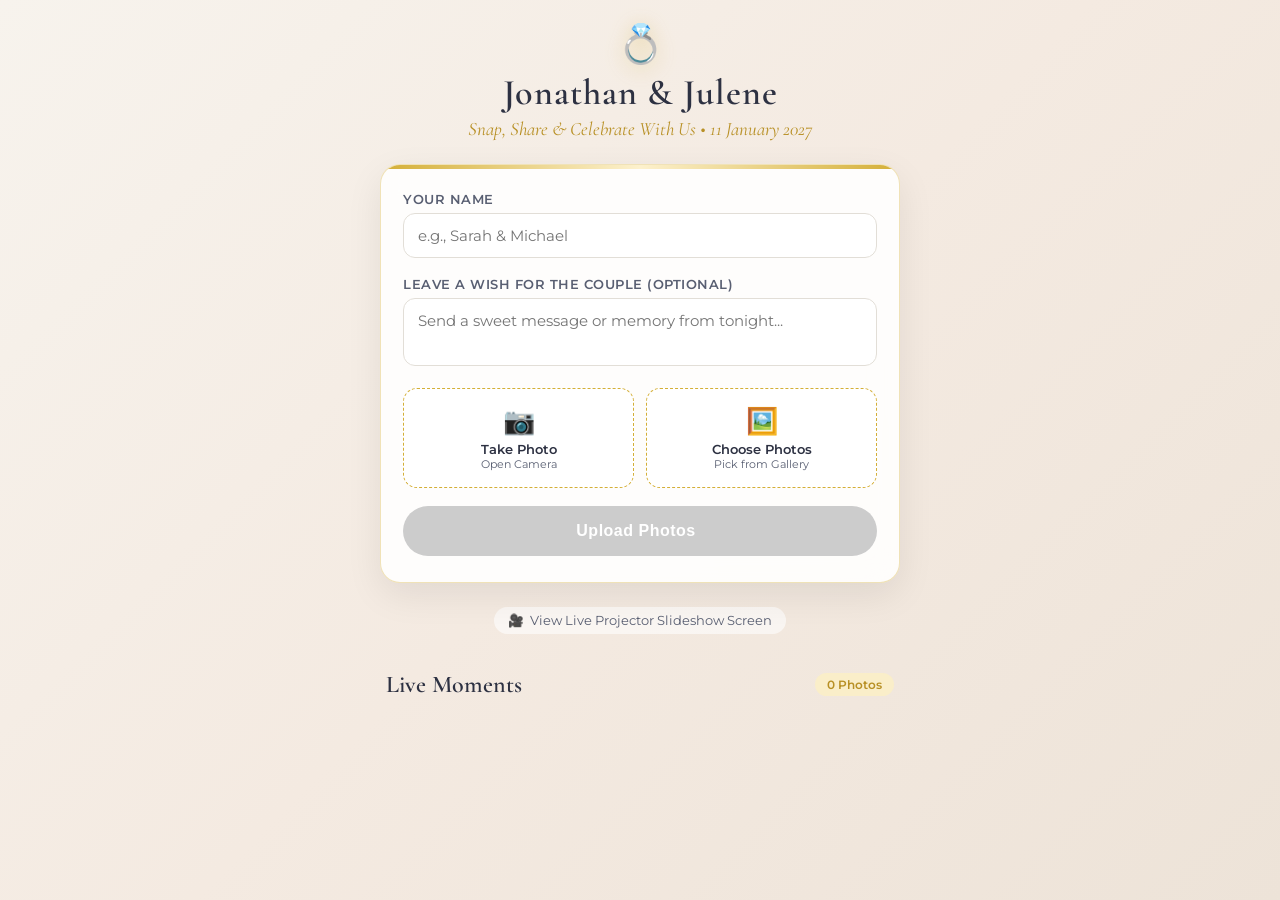
==== public/index.html @ f1ca381a "perf: F1 performance tuning, client canvas pre-compression, WAL SQLite async goroutines & ETag cachi" ====
<!DOCTYPE html>
<html lang="en">
<head>
  <meta charset="UTF-8">
  <meta name="viewport" content="width=device-width, initial-scale=1.0, maximum-scale=1.0, user-scalable=no">
  <title>Wedding Memories | Upload & Share</title>
  <link rel="preconnect" href="https://fonts.googleapis.com">
  <link rel="preconnect" href="https://fonts.gstatic.com" crossorigin>
  <link href="https://fonts.googleapis.com/css2?family=Cormorant+Garamond:ital,wght@0,400;0,600;1,400;1,600&family=Montserrat:wght@300;400;500;600;700&display=swap" rel="stylesheet">
  <!-- Canvas Confetti for celebratory upload effects -->
  <script src="https://cdn.jsdelivr.net/npm/canvas-confetti@1.9.3/dist/confetti.browser.min.js"></script>
  <style>
    :root {
      --gold-main: #d4af37;
      --gold-dark: #b89025;
      --gold-light: #faeec9;
      --rose-soft: #fcf6f5;
      --charcoal: #2d3142;
      --charcoal-light: #595f72;
      --card-bg: rgba(255, 255, 255, 0.88);
      --card-border: rgba(212, 175, 55, 0.35);
      --radius: 20px;
      --shadow: 0 12px 36px rgba(0, 0, 0, 0.08);
    }

    * {
      box-sizing: border-box;
      margin: 0;
      padding: 0;
      -webkit-tap-highlight-color: transparent;
    }

    body {
      font-family: 'Montserrat', sans-serif;
      background: linear-gradient(135deg, #f7f3ed 0%, #f4eae1 50%, #ede3d8 100%);
      color: var(--charcoal);
      min-height: 100vh;
      display: flex;
      flex-direction: column;
      align-items: center;
      padding: 20px 16px 60px;
    }

    .container {
      width: 100%;
      max-width: 520px;
    }

    /* Header Section */
    .header {
      text-align: center;
      margin-bottom: 24px;
      animation: fadeInDown 0.8s ease;
    }

    .header .rings {
      font-size: 38px;
      margin-bottom: 6px;
      display: inline-block;
      filter: drop-shadow(0 4px 10px rgba(212, 175, 55, 0.4));
    }

    .header h1 {
      font-family: 'Cormorant Garamond', Georgia, serif;
      font-size: 36px;
      font-weight: 600;
      color: var(--charcoal);
      letter-spacing: 1px;
      line-height: 1.1;
    }

    .header p {
      font-family: 'Cormorant Garamond', Georgia, serif;
      font-style: italic;
      font-size: 19px;
      color: var(--gold-dark);
      margin-top: 4px;
    }

    /* Glassmorphic Upload Card */
    .upload-card {
      background: var(--card-bg);
      backdrop-filter: blur(14px);
      -webkit-backdrop-filter: blur(14px);
      border: 1px solid var(--card-border);
      border-radius: var(--radius);
      box-shadow: var(--shadow);
      padding: 26px 22px;
      position: relative;
      overflow: hidden;
      animation: fadeInUp 0.8s ease;
    }

    .upload-card::before {
      content: '';
      position: absolute;
      top: 0;
      left: 0;
      right: 0;
      height: 4px;
      background: linear-gradient(90deg, #d4af37, #fdf1cd, #d4af37);
    }

    .form-group {
      margin-bottom: 18px;
    }

    .form-label {
      display: block;
      font-size: 13px;
      font-weight: 600;
      color: var(--charcoal-light);
      margin-bottom: 6px;
      text-transform: uppercase;
      letter-spacing: 0.5px;
    }

    .form-input, .form-textarea {
      width: 100%;
      background: rgba(255, 255, 255, 0.95);
      border: 1.5px solid #e2ded7;
      border-radius: 12px;
      padding: 12px 14px;
      font-size: 15px;
      font-family: inherit;
      color: var(--charcoal);
      transition: all 0.2s ease;
    }

    .form-input:focus, .form-textarea:focus {
      outline: none;
      border-color: var(--gold-main);
      box-shadow: 0 0 0 3px rgba(212, 175, 55, 0.2);
    }

    .form-textarea {
      resize: none;
      height: 68px;
    }

    /* Action Buttons Row */
    .button-row {
      display: grid;
      grid-template-columns: 1fr 1fr;
      gap: 12px;
      margin-bottom: 18px;
    }

    .action-btn {
      display: flex;
      flex-direction: column;
      align-items: center;
      justify-content: center;
      padding: 16px 12px;
      background: #ffffff;
      border: 1.5px dashed var(--gold-main);
      border-radius: 14px;
      cursor: pointer;
      transition: all 0.2s ease;
      text-align: center;
    }

    .action-btn:hover, .action-btn:active {
      background: var(--gold-light);
      border-style: solid;
      transform: scale(0.98);
    }

    .action-btn .btn-icon {
      font-size: 26px;
      margin-bottom: 4px;
    }

    .action-btn .btn-text {
      font-size: 13px;
      font-weight: 600;
      color: var(--charcoal);
    }

    .action-btn .btn-sub {
      font-size: 11px;
      color: var(--charcoal-light);
    }

    /* Selected Thumbnails Grid */
    .preview-grid {
      display: grid;
      grid-template-columns: repeat(3, 1fr);
      gap: 10px;
      margin-bottom: 18px;
    }

    .preview-item {
      position: relative;
      aspect-ratio: 1;
      border-radius: 10px;
      overflow: hidden;
      border: 1px solid #ddd;
      box-shadow: 0 4px 10px rgba(0,0,0,0.06);
      background: #000;
    }

    .preview-item img {
      width: 100%;
      height: 100%;
      object-fit: cover;
    }

    .preview-remove {
      position: absolute;
      top: 4px;
      right: 4px;
      background: rgba(0, 0, 0, 0.65);
      color: white;
      border: none;
      width: 22px;
      height: 22px;
      border-radius: 50%;
      cursor: pointer;
      display: flex;
      align-items: center;
      justify-content: center;
      font-size: 12px;
      font-weight: bold;
    }

    /* Main Submit Button */
    .submit-btn {
      width: 100%;
      padding: 16px;
      background: linear-gradient(135deg, #d4af37 0%, #b89025 100%);
      color: white;
      border: none;
      border-radius: 30px;
      font-size: 16px;
      font-weight: 600;
      letter-spacing: 0.5px;
      cursor: pointer;
      box-shadow: 0 8px 24px rgba(184, 144, 37, 0.35);
      transition: all 0.2s ease;
      display: flex;
      align-items: center;
      justify-content: center;
      gap: 8px;
    }

    .submit-btn:hover {
      box-shadow: 0 10px 28px rgba(184, 144, 37, 0.45);
      transform: translateY(-1px);
    }

    .submit-btn:disabled {
      background: #ccc;
      box-shadow: none;
      cursor: not-allowed;
      transform: none;
    }

    /* Progress Bar */
    .progress-container {
      display: none;
      margin-top: 14px;
    }

    .progress-bar-bg {
      height: 8px;
      background: #e4dfd7;
      border-radius: 10px;
      overflow: hidden;
    }

    .progress-bar-fill {
      height: 100%;
      width: 0%;
      background: linear-gradient(90deg, #d4af37, #2ecc71);
      transition: width 0.2s ease;
    }

    .progress-text {
      text-align: center;
      font-size: 12px;
      color: var(--charcoal-light);
      margin-top: 6px;
      font-weight: 500;
    }

    /* Status Alert */
    .alert-box {
      display: none;
      margin-top: 16px;
      padding: 12px 16px;
      border-radius: 12px;
      font-size: 13.5px;
      text-align: center;
    }

    .alert-success {
      background: #e8f8ef;
      border: 1px solid #a3e9be;
      color: #196f3d;
    }

    .alert-error {
      background: #fdeeee;
      border: 1px solid #f5b7b1;
      color: #922b21;
    }

    /* Live Feed / Recent Moments Section */
    .feed-section {
      margin-top: 36px;
      width: 100%;
    }

    .feed-header {
      display: flex;
      justify-content: space-between;
      align-items: center;
      margin-bottom: 14px;
      padding: 0 6px;
    }

    .feed-header h2 {
      font-family: 'Cormorant Garamond', Georgia, serif;
      font-size: 24px;
      font-weight: 600;
      color: var(--charcoal);
    }

    .feed-count-badge {
      background: var(--gold-light);
      color: var(--gold-dark);
      padding: 4px 12px;
      border-radius: 20px;
      font-size: 12px;
      font-weight: 600;
    }

    .gallery-grid {
      display: grid;
      grid-template-columns: repeat(2, 1fr);
      gap: 12px;
    }

    .gallery-card {
      background: white;
      border-radius: 14px;
      overflow: hidden;
      box-shadow: 0 4px 14px rgba(0,0,0,0.05);
      border: 1px solid #ebe5dc;
      display: flex;
      flex-direction: column;
      cursor: pointer;
      transition: transform 0.2s ease;
    }

    .gallery-card:hover {
      transform: translateY(-2px);
    }

    .img-lazy-wrapper {
      position: relative;
      width: 100%;
      aspect-ratio: 1;
      background: #eee8e0;
      overflow: hidden;
    }

    .img-lazy-wrapper.loading::after {
      content: '';
      position: absolute;
      inset: 0;
      transform: translateX(-100%);
      background: linear-gradient(90deg, transparent, rgba(255, 255, 255, 0.45), transparent);
      animation: shimmer 1.4s infinite;
    }

    @keyframes shimmer {
      100% { transform: translateX(100%); }
    }

    .gallery-card img {
      width: 100%;
      height: 100%;
      object-fit: cover;
      display: block;
      opacity: 0;
      transition: opacity 0.35s ease-in-out;
    }

    .gallery-card img.loaded {
      opacity: 1;
    }

    .gallery-card-info {
      padding: 8px 10px 10px;
    }

    .guest-tag {
      font-size: 12px;
      font-weight: 600;
      color: var(--charcoal);
      display: block;
      white-space: nowrap;
      overflow: hidden;
      text-overflow: ellipsis;
    }

    .guest-wish-preview {
      font-size: 11px;
      color: var(--charcoal-light);
      font-style: italic;
      margin-top: 2px;
      display: -webkit-box;
      -webkit-line-clamp: 2;
      -webkit-box-orient: vertical;
      overflow: hidden;
    }

    /* Lightbox Modal */
    .lightbox {
      display: none;
      position: fixed;
      inset: 0;
      background: rgba(0, 0, 0, 0.9);
      z-index: 1000;
      align-items: center;
      justify-content: center;
      padding: 16px;
    }

    .lightbox img {
      max-width: 100%;
      max-height: 85vh;
      border-radius: 8px;
      object-fit: contain;
    }

    .lightbox-close {
      position: absolute;
      top: 20px;
      right: 20px;
      color: white;
      font-size: 32px;
      cursor: pointer;
    }

    /* Floating Projector Link */
    .projector-bar {
      margin-top: 24px;
      text-align: center;
    }

    .projector-link {
      color: var(--charcoal-light);
      font-size: 12.5px;
      text-decoration: none;
      display: inline-flex;
      align-items: center;
      gap: 6px;
      padding: 6px 14px;
      border-radius: 20px;
      background: rgba(255,255,255,0.6);
    }

    @keyframes fadeInDown {
      from { opacity: 0; transform: translateY(-16px); }
      to { opacity: 1; transform: translateY(0); }
    }

    @keyframes fadeInUp {
      from { opacity: 0; transform: translateY(16px); }
      to { opacity: 1; transform: translateY(0); }
    }
  </style>
</head>
<body>

  <div class="container">
    <!-- Header -->
    <header class="header">
      <div class="rings">💍</div>
      <h1>Jonathan & Julene</h1>
      <p>Snap, Share & Celebrate With Us • 11 January 2027</p>
    </header>

    <!-- Upload Card -->
    <div class="upload-card">
      <div class="form-group">
        <label class="form-label" for="guestName">Your Name</label>
        <input type="text" id="guestName" class="form-input" placeholder="e.g., Sarah & Michael" maxlength="50">
      </div>

      <div class="form-group">
        <label class="form-label" for="guestWish">Leave a Wish for the Couple (Optional)</label>
        <textarea id="guestWish" class="form-textarea" placeholder="Send a sweet message or memory from tonight..." maxlength="250"></textarea>
      </div>

      <!-- Hidden file inputs -->
      <input type="file" id="cameraInput" accept="image/*" capture="environment" style="display: none;">
      <input type="file" id="galleryInput" accept="image/*" multiple style="display: none;">

      <!-- Action buttons -->
      <div class="button-row">
        <div class="action-btn" onclick="document.getElementById('cameraInput').click()">
          <span class="btn-icon">📷</span>
          <span class="btn-text">Take Photo</span>
          <span class="btn-sub">Open Camera</span>
        </div>
        <div class="action-btn" onclick="document.getElementById('galleryInput').click()">
          <span class="btn-icon">🖼️</span>
          <span class="btn-text">Choose Photos</span>
          <span class="btn-sub">Pick from Gallery</span>
        </div>
      </div>

      <!-- Selected Photos Previews -->
      <div id="previewContainer" class="preview-grid" style="display: none;"></div>

      <!-- Submit Button -->
      <button id="uploadBtn" class="submit-btn" disabled onclick="handleUpload()">
        <span>Upload Photos</span>
        <span id="selectedCountBadge"></span>
      </button>

      <!-- Progress bar -->
      <div id="progressContainer" class="progress-container">
        <div class="progress-bar-bg">
          <div id="progressBarFill" class="progress-bar-fill"></div>
        </div>
        <div id="progressText" class="progress-text">Uploading memories...</div>
      </div>

      <!-- Feedback Alert -->
      <div id="alertBox" class="alert-box"></div>
    </div>

    <!-- Projector / Live Gallery Link -->
    <div class="projector-bar">
      <a href="/gallery" target="_blank" class="projector-link">
        <span>🎥</span> View Live Projector Slideshow Screen
      </a>
    </div>

    <!-- Live Photo Feed -->
    <section class="feed-section">
      <div class="feed-header">
        <h2>Live Moments</h2>
        <span id="photoCountBadge" class="feed-count-badge">0 Photos</span>
      </div>
      <div id="galleryFeed" class="gallery-grid">
        <!-- Live photos populated dynamically -->
      </div>
    </section>
  </div>

  <!-- Lightbox Modal -->
  <div id="lightboxModal" class="lightbox" onclick="closeLightbox()">
    <span class="lightbox-close">&times;</span>
    <img id="lightboxImg" src="" alt="Full view" onclick="event.stopPropagation()">
  </div>

  <script>
    // State management
    let selectedFiles = [];
    const guestNameInput = document.getElementById('guestName');
    const guestWishInput = document.getElementById('guestWish');
    const previewContainer = document.getElementById('previewContainer');
    const uploadBtn = document.getElementById('uploadBtn');
    const selectedCountBadge = document.getElementById('selectedCountBadge');
    const progressContainer = document.getElementById('progressContainer');
    const progressBarFill = document.getElementById('progressBarFill');
    const progressText = document.getElementById('progressText');
    const alertBox = document.getElementById('alertBox');
    const galleryFeed = document.getElementById('galleryFeed');
    const photoCountBadge = document.getElementById('photoCountBadge');

    // Restore guest name from localStorage
    if (localStorage.getItem('wedding_guest_name')) {
      guestNameInput.value = localStorage.getItem('wedding_guest_name');
    }

    guestNameInput.addEventListener('input', () => {
      localStorage.setItem('wedding_guest_name', guestNameInput.value);
    });

    // File input handlers
    document.getElementById('cameraInput').addEventListener('change', (e) => handleFilesSelected(e.target.files));
    document.getElementById('galleryInput').addEventListener('change', (e) => handleFilesSelected(e.target.files));

    function handleFilesSelected(files) {
      if (!files || files.length === 0) return;
      for (const file of files) {
        if (file.type.startsWith('image/')) {
          selectedFiles.push(file);
        }
      }
      renderPreviews();
    }

    function removeFile(index) {
      selectedFiles.splice(index, 1);
      renderPreviews();
    }

    function renderPreviews() {
      previewContainer.innerHTML = '';
      if (selectedFiles.length === 0) {
        previewContainer.style.display = 'none';
        uploadBtn.disabled = true;
        uploadBtn.querySelector('span').innerText = 'Upload Photos';
        selectedCountBadge.innerText = '';
        return;
      }

      previewContainer.style.display = 'grid';
      uploadBtn.disabled = false;
      uploadBtn.querySelector('span').innerText = `Upload ${selectedFiles.length} Photo${selectedFiles.length > 1 ? 's' : ''}`;

      selectedFiles.forEach((file, index) => {
        const item = document.createElement('div');
        item.className = 'preview-item';

        const img = document.createElement('img');
        img.src = URL.createObjectURL(file);

        const btn = document.createElement('button');
        btn.className = 'preview-remove';
        btn.innerHTML = '&times;';
        btn.onclick = (e) => {
          e.stopPropagation();
          removeFile(index);
        };

        item.appendChild(img);
        item.appendChild(btn);
        previewContainer.appendChild(item);
      });
    }

    // High-Speed F1-Grade Canvas Image Compressor
    async function compressImage(file, maxDimension = 2000, quality = 0.85) {
      if (file.size < 400 * 1024) return file; // Skip tiny files

      return new Promise((resolve) => {
        const img = new Image();
        img.src = URL.createObjectURL(file);
        img.onload = () => {
          URL.revokeObjectURL(img.src);
          let { width, height } = img;

          if (width > maxDimension || height > maxDimension) {
            if (width > height) {
              height = Math.round((height * maxDimension) / width);
              width = maxDimension;
            } else {
              width = Math.round((width * maxDimension) / height);
              height = maxDimension;
            }
          }

          const canvas = document.createElement('canvas');
          canvas.width = width;
          canvas.height = height;
          const ctx = canvas.getContext('2d');
          ctx.drawImage(img, 0, 0, width, height);

          canvas.toBlob(
            (blob) => {
              if (!blob || blob.size >= file.size) {
                resolve(file);
              } else {
                const optimizedFile = new File([blob], file.name.replace(/\.[^/.]+$/, "") + ".jpg", {
                  type: "image/jpeg",
                  lastModified: Date.now()
                });
                resolve(optimizedFile);
              }
            },
            'image/jpeg',
            quality
          );
        };
        img.onerror = () => resolve(file);
      });
    }

    // High Concurrency Turbo Upload
    async function handleUpload() {
      if (selectedFiles.length === 0) return;

      const guestName = guestNameInput.value.trim() || 'Anonymous Guest';
      const wish = guestWishInput.value.trim();

      uploadBtn.disabled = true;
      progressContainer.style.display = 'block';
      progressBarFill.style.width = '15%';
      progressText.innerText = '⚡ Turbo-optimizing photos...';
      alertBox.style.display = 'none';

      const uploadStartTime = performance.now();

      // Parallel client-side compression
      const compressedFiles = await Promise.all(selectedFiles.map(f => compressImage(f)));

      progressBarFill.style.width = '35%';
      progressText.innerText = '🚀 Fast-streaming to server...';

      const formData = new FormData();
      formData.append('guest_name', guestName);
      formData.append('wish', wish);

      compressedFiles.forEach(file => {
        formData.append('photos', file, file.name);
      });

      const xhr = new XMLHttpRequest();
      xhr.open('POST', '/api/upload', true);

      xhr.upload.onprogress = (e) => {
        if (e.lengthComputable) {
          const percent = 35 + Math.round((e.loaded / e.total) * 65);
          progressBarFill.style.width = percent + '%';
          progressText.innerText = `Streaming... ${percent}%`;
        }
      };

      xhr.onload = () => {
        const totalDuration = Math.round(performance.now() - uploadStartTime);
        if (xhr.status === 201 || xhr.status === 200) {
          const res = JSON.parse(xhr.responseText);
          progressBarFill.style.width = '100%';
          progressText.innerText = `⚡ Uploaded in ${totalDuration}ms!`;

          // Confetti celebration 🎉
          confetti({
            particleCount: 90,
            spread: 75,
            origin: { y: 0.6 },
            colors: ['#d4af37', '#fdf1cd', '#e74c3c', '#ffffff']
          });

          showAlert(`✨ Thank you ${guestName}! ${res.count} photo(s) saved in ${totalDuration}ms.`, 'success');

          // Reset inputs
          selectedFiles = [];
          guestWishInput.value = '';
          renderPreviews();
          setTimeout(() => {
            progressContainer.style.display = 'none';
            progressBarFill.style.width = '0%';
          }, 2500);

          fetchRecentPhotos();
        } else {
          showAlert('Upload failed. Please try again.', 'error');
          uploadBtn.disabled = false;
        }
      };

      xhr.onerror = () => {
        showAlert('Network error. Check Wi-Fi connection.', 'error');
        uploadBtn.disabled = false;
      };

      xhr.send(formData);
    }

    function showAlert(message, type) {
      alertBox.className = `alert-box alert-${type}`;
      alertBox.innerText = message;
      alertBox.style.display = 'block';
    }

    // Load recent photos
    async function fetchRecentPhotos() {
      try {
        const res = await fetch('/api/photos?limit=20');
        const data = await res.json();
        renderGallery(data.photos || []);
        photoCountBadge.innerText = `${data.total || 0} Moments`;
      } catch (err) {
        console.error('Failed to load photos:', err);
      }
    }

    // Setup IntersectionObserver for smooth progressive lazy loading
    const lazyImageObserver = new IntersectionObserver((entries, observer) => {
      entries.forEach(entry => {
        if (entry.isIntersecting) {
          const img = entry.target;
          const wrapper = img.parentElement;
          const src = img.getAttribute('data-src');
          if (src) {
            img.src = src;
            img.onload = () => {
              img.classList.add('loaded');
              if (wrapper) wrapper.classList.remove('loading');
            };
            img.onerror = () => {
              if (wrapper) wrapper.classList.remove('loading');
            };
            img.removeAttribute('data-src');
          }
          observer.unobserve(img);
        }
      });
    }, { rootMargin: '200px 0px' });

    function renderGallery(photos) {
      galleryFeed.innerHTML = '';
      if (photos.length === 0) {
        galleryFeed.innerHTML = '<p style="grid-column: span 2; text-align:center; color:#999; font-size:13px; padding:20px;">No photos uploaded yet. Be the first!</p>';
        return;
      }

      photos.forEach(photo => {
        const card = document.createElement('div');
        card.className = 'gallery-card';
        card.onclick = () => openLightbox(photo.url);

        const imgWrapper = document.createElement('div');
        imgWrapper.className = 'img-lazy-wrapper loading';

        const img = document.createElement('img');
        img.setAttribute('data-src', photo.url);
        img.loading = 'lazy';
        img.decoding = 'async';
        img.alt = photo.guest_name || 'Wedding moment';

        imgWrapper.appendChild(img);

        const info = document.createElement('div');
        info.className = 'gallery-card-info';

        const name = document.createElement('span');
        name.className = 'guest-tag';
        name.innerText = photo.guest_name ? `📸 ${photo.guest_name}` : '📸 Guest';

        info.appendChild(name);

        if (photo.wish) {
          const wish = document.createElement('div');
          wish.className = 'guest-wish-preview';
          wish.innerText = `"${photo.wish}"`;
          info.appendChild(wish);
        }

        card.appendChild(imgWrapper);
        card.appendChild(info);
        galleryFeed.appendChild(card);

        // Observe for lazy loading
        lazyImageObserver.observe(img);
      });
    }

    function openLightbox(url) {
      const modal = document.getElementById('lightboxModal');
      const img = document.getElementById('lightboxImg');
      img.src = url;
      modal.style.display = 'flex';
    }

    function closeLightbox() {
      document.getElementById('lightboxModal').style.display = 'none';
    }

    // Initial fetch and periodic polling
    fetchRecentPhotos();
    setInterval(fetchRecentPhotos, 6000);
  </script>
</body>
</html>
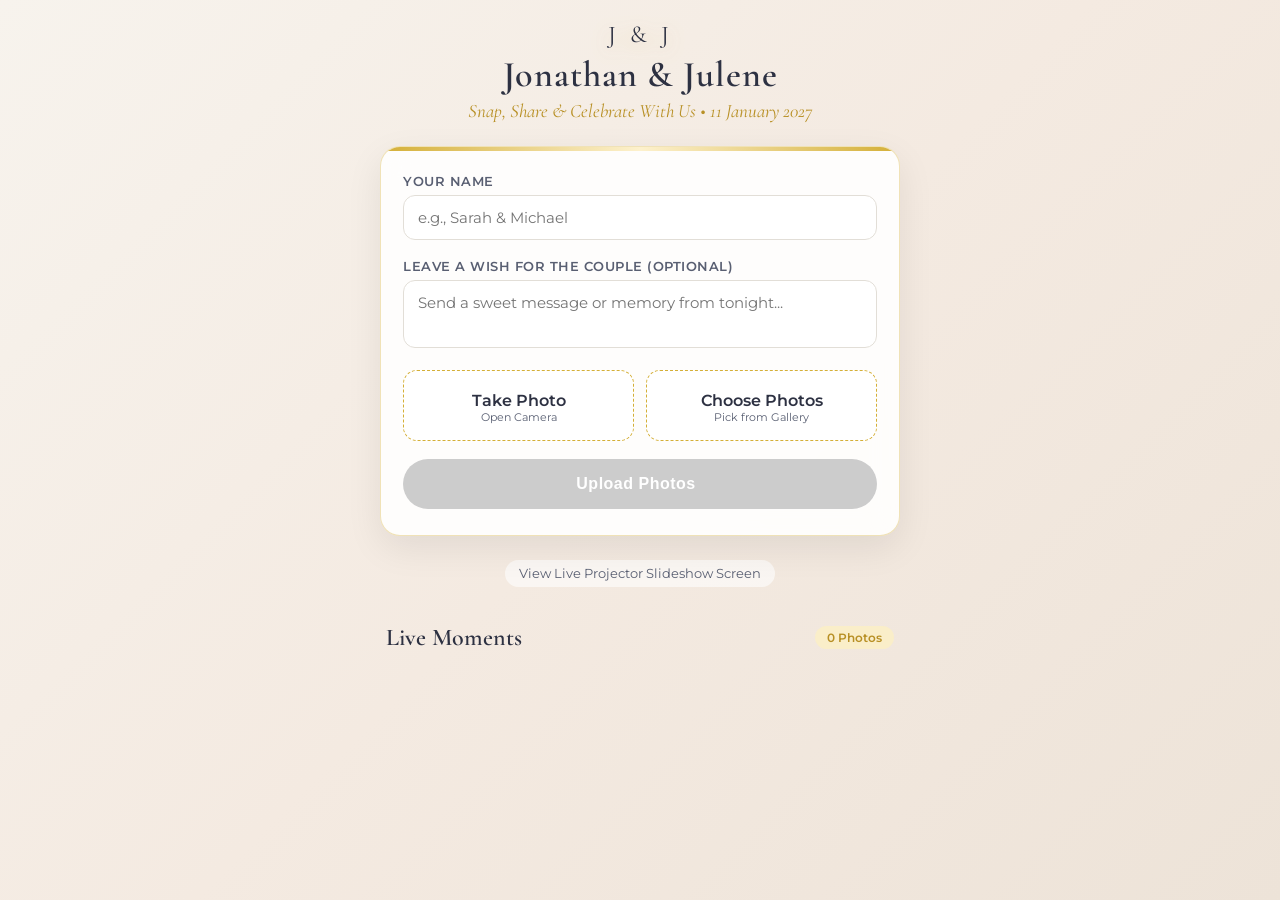
==== commit 3fe20ed9: "style: remove all emojis and adopt clean luxury typography across all pages" ====
--- a/public/index.html
+++ b/public/index.html
@@ -479,7 +479,7 @@
   <div class="container">
     <!-- Header -->
     <header class="header">
-      <div class="rings">💍</div>
+      <div class="rings" style="font-family:'Cormorant Garamond',serif; font-size:24px; letter-spacing:4px; color:var(--gold);">J &amp; J</div>
       <h1>Jonathan & Julene</h1>
       <p>Snap, Share & Celebrate With Us • 11 January 2027</p>
     </header>
@@ -503,13 +503,11 @@
       <!-- Action buttons -->
       <div class="button-row">
         <div class="action-btn" onclick="document.getElementById('cameraInput').click()">
-          <span class="btn-icon">📷</span>
-          <span class="btn-text">Take Photo</span>
+          <span class="btn-text" style="font-size:16px; margin-top:4px;">Take Photo</span>
           <span class="btn-sub">Open Camera</span>
         </div>
         <div class="action-btn" onclick="document.getElementById('galleryInput').click()">
-          <span class="btn-icon">🖼️</span>
-          <span class="btn-text">Choose Photos</span>
+          <span class="btn-text" style="font-size:16px; margin-top:4px;">Choose Photos</span>
           <span class="btn-sub">Pick from Gallery</span>
         </div>
       </div>
@@ -538,7 +536,7 @@
     <!-- Projector / Live Gallery Link -->
     <div class="projector-bar">
       <a href="/gallery" target="_blank" class="projector-link">
-        <span>🎥</span> View Live Projector Slideshow Screen
+        View Live Projector Slideshow Screen
       </a>
     </div>
 
@@ -695,7 +693,7 @@
       uploadBtn.disabled = true;
       progressContainer.style.display = 'block';
       progressBarFill.style.width = '15%';
-      progressText.innerText = '⚡ Turbo-optimizing photos...';
+      progressText.innerText = 'Optimizing photos...';
       alertBox.style.display = 'none';
 
       const uploadStartTime = performance.now();
@@ -704,7 +702,7 @@
       const compressedFiles = await Promise.all(selectedFiles.map(f => compressImage(f)));
 
       progressBarFill.style.width = '35%';
-      progressText.innerText = '🚀 Fast-streaming to server...';
+      progressText.innerText = 'Streaming to server...';
 
       const formData = new FormData();
       formData.append('guest_name', guestName);
@@ -730,9 +728,9 @@
         if (xhr.status === 201 || xhr.status === 200) {
           const res = JSON.parse(xhr.responseText);
           progressBarFill.style.width = '100%';
-          progressText.innerText = `⚡ Uploaded in ${totalDuration}ms!`;
-
-          // Confetti celebration 🎉
+          progressText.innerText = `Uploaded in ${totalDuration}ms`;
+
+          // Confetti celebration
           confetti({
             particleCount: 90,
             spread: 75,
@@ -740,7 +738,7 @@
             colors: ['#d4af37', '#fdf1cd', '#e74c3c', '#ffffff']
           });
 
-          showAlert(`✨ Thank you ${guestName}! ${res.count} photo(s) saved in ${totalDuration}ms.`, 'success');
+          showAlert(`Thank you ${guestName}! ${res.count} photo(s) saved in ${totalDuration}ms.`, 'success');
 
           // Reset inputs
           selectedFiles = [];
@@ -835,7 +833,7 @@
 
         const name = document.createElement('span');
         name.className = 'guest-tag';
-        name.innerText = photo.guest_name ? `📸 ${photo.guest_name}` : '📸 Guest';
+        name.innerText = photo.guest_name ? photo.guest_name : 'Guest';
 
         info.appendChild(name);
 
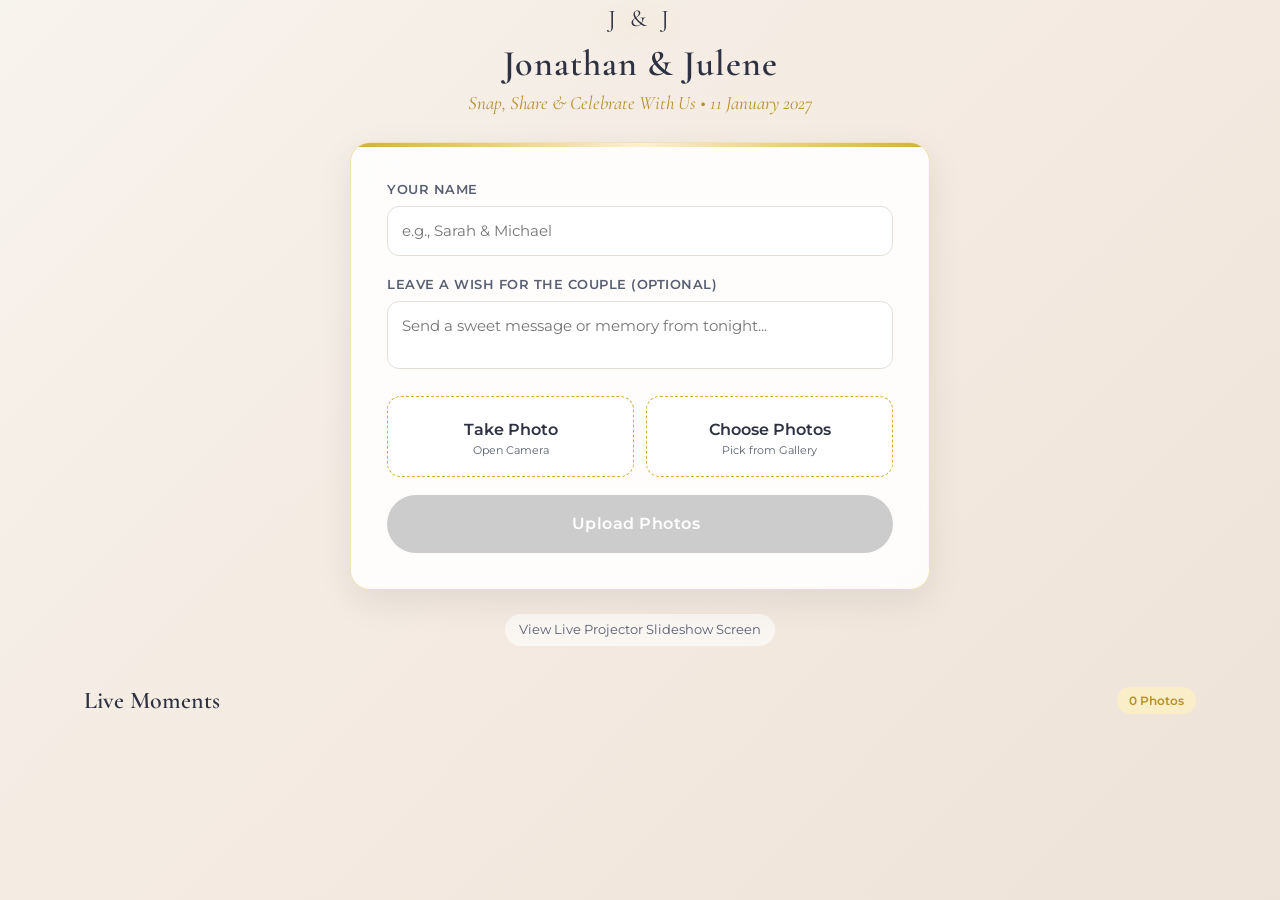
==== commit 09fabec1: "Add responsive.css with complete fluid layout engine and viewport test suite" ====
--- a/public/index.html
+++ b/public/index.html
@@ -473,6 +473,8 @@
       to { opacity: 1; transform: translateY(0); }
     }
   </style>
+  <!-- Responsive Universal Stylesheet -->
+  <link rel="stylesheet" href="/responsive.css">
 </head>
 <body>
 
@@ -683,7 +685,7 @@
       });
     }
 
-    // High Concurrency Turbo Upload
+    // Cloudflare-Safe Chunked Turbo Upload Pipeline
     async function handleUpload() {
       if (selectedFiles.length === 0) return;
 
@@ -692,76 +694,85 @@
 
       uploadBtn.disabled = true;
       progressContainer.style.display = 'block';
-      progressBarFill.style.width = '15%';
-      progressText.innerText = 'Optimizing photos...';
+      progressBarFill.style.width = '10%';
+      progressText.innerText = 'Optimizing photos for fast upload...';
       alertBox.style.display = 'none';
 
       const uploadStartTime = performance.now();
 
-      // Parallel client-side compression
+      // Parallel client-side compression (resizes 15MB 4K photos down to ~350KB)
       const compressedFiles = await Promise.all(selectedFiles.map(f => compressImage(f)));
 
-      progressBarFill.style.width = '35%';
-      progressText.innerText = 'Streaming to server...';
-
-      const formData = new FormData();
-      formData.append('guest_name', guestName);
-      formData.append('wish', wish);
-
-      compressedFiles.forEach(file => {
+      const totalFiles = compressedFiles.length;
+      let uploadedCount = 0;
+      let uploadErrors = [];
+
+      // Cloudflare Protection: Upload photos individually so each payload is only ~350KB
+      for (let i = 0; i < totalFiles; i++) {
+        const file = compressedFiles[i];
+        progressText.innerText = `Uploading photo ${i + 1} of ${totalFiles}...`;
+
+        const formData = new FormData();
+        formData.append('guest_name', guestName);
+        formData.append('wish', (i === 0) ? wish : ''); // Attach wish to first photo
         formData.append('photos', file, file.name);
+
+        try {
+          const res = await fetch('/api/upload', {
+            method: 'POST',
+            body: formData
+          });
+
+          if (res.ok) {
+            uploadedCount++;
+          } else {
+            uploadErrors.push(`Photo ${i + 1} failed`);
+          }
+        } catch (err) {
+          uploadErrors.push(`Photo ${i + 1} network error`);
+        }
+
+        const currentPercent = 10 + Math.round(((i + 1) / totalFiles) * 90);
+        progressBarFill.style.width = currentPercent + '%';
+      }
+
+      const totalDuration = Math.round(performance.now() - uploadStartTime);
+
+      if (uploadedCount > 0) {
+        progressBarFill.style.width = '100%';
+        progressText.innerText = `Uploaded in ${totalDuration}ms`;
+
+        // Confetti celebration
+        confetti({
+          particleCount: 90,
+          spread: 75,
+          origin: { y: 0.6 },
+          colors: ['#d4af37', '#fdf1cd', '#e74c3c', '#ffffff']
+        });
+
+        showAlert(`Thank you so much ${guestName}! ${uploadedCount} photo(s) successfully uploaded in ${totalDuration}ms.`, 'success');
+
+        // Reset inputs
+        selectedFiles = [];
+        guestWishInput.value = '';
+        renderPreviews();
+        setTimeout(() => {
+          progressContainer.style.display = 'none';
+          progressBarFill.style.width = '0%';
+        }, 2500);
+
+        fetchRecentPhotos();
+      } else {
+        showAlert('Upload failed. Please check your connection and try again.', 'error');
+        uploadBtn.disabled = false;
+      }
+    }
+
+    // Register Service Worker for Push Notifications
+    if ('serviceWorker' in navigator) {
+      window.addEventListener('load', () => {
+        navigator.serviceWorker.register('/sw.js').catch(() => {});
       });
-
-      const xhr = new XMLHttpRequest();
-      xhr.open('POST', '/api/upload', true);
-
-      xhr.upload.onprogress = (e) => {
-        if (e.lengthComputable) {
-          const percent = 35 + Math.round((e.loaded / e.total) * 65);
-          progressBarFill.style.width = percent + '%';
-          progressText.innerText = `Streaming... ${percent}%`;
-        }
-      };
-
-      xhr.onload = () => {
-        const totalDuration = Math.round(performance.now() - uploadStartTime);
-        if (xhr.status === 201 || xhr.status === 200) {
-          const res = JSON.parse(xhr.responseText);
-          progressBarFill.style.width = '100%';
-          progressText.innerText = `Uploaded in ${totalDuration}ms`;
-
-          // Confetti celebration
-          confetti({
-            particleCount: 90,
-            spread: 75,
-            origin: { y: 0.6 },
-            colors: ['#d4af37', '#fdf1cd', '#e74c3c', '#ffffff']
-          });
-
-          showAlert(`Thank you ${guestName}! ${res.count} photo(s) saved in ${totalDuration}ms.`, 'success');
-
-          // Reset inputs
-          selectedFiles = [];
-          guestWishInput.value = '';
-          renderPreviews();
-          setTimeout(() => {
-            progressContainer.style.display = 'none';
-            progressBarFill.style.width = '0%';
-          }, 2500);
-
-          fetchRecentPhotos();
-        } else {
-          showAlert('Upload failed. Please try again.', 'error');
-          uploadBtn.disabled = false;
-        }
-      };
-
-      xhr.onerror = () => {
-        showAlert('Network error. Check Wi-Fi connection.', 'error');
-        uploadBtn.disabled = false;
-      };
-
-      xhr.send(formData);
     }
 
     function showAlert(message, type) {
--- a/responsive.css
+++ b/responsive.css
@@ -0,0 +1,996 @@
+/**
+ * ============================================================================
+ * RESPONSIVE STYLESHEET: responsive.css
+ * Project: Jonathan & Julene's Wedding Platform
+ * Architecture: Fluid-First Scalable Layouts & High-Resolution Display Engine
+ * Target Range: Minimum Desktop (1024px) to Ultrawide & 4K/72" TV (3840px+)
+ * ============================================================================
+ *
+ * TABLE OF CONTENTS:
+ *  1. VARIABLES & DESIGN TOKENS (:root custom properties)
+ *  2. BASE & RESET RESILIENCE (Box model, overflow prevention, media scaling)
+ *  3. LAYOUT & CONTAINER ARCHITECTURE (Centering, fluid wrappers, max constraints)
+ *  4. COMPONENT ADAPTATIONS (Header, Navigation, Hero, Timeline, RSVP, Grids, Admin, Gallery)
+ *  5. PROGRESSIVE RESPONSIVE BREAKPOINTS:
+ *     - 1024px : Minimum Desktop
+ *     - 1280px : Small Laptops (13") & Netbooks
+ *     - 1366px : Small Laptops (14")
+ *     - 1440px : MacBook Air 13" (Older)
+ *     - 1536px : Windows Laptop 15" (at 125% DPI scale)
+ *     - 1728px : MacBook Pro 16" & MacBook Air 15"
+ *     - 1920px : 24" Full HD & Scaled Smart TVs
+ *     - 2240px : iMac 24" (4.5K Retina Display)
+ *     - 2560px : 27" QHD, iMac 27" 5K & 32" 4K Scaled
+ *     - 3440px : 34" Ultrawide Monitors
+ *     - 3840px : 43" 4K Monitors & 72" TV Raw 4K Display
+ *  6. HIGH-DPI & RETINA SPECIALIZATIONS
+ *  7. ACCESSIBILITY, HOVER/TOUCH & MOTION PREFERENCES
+ * ============================================================================
+ */
+
+/* ============================================================================
+   1. VARIABLES & DESIGN TOKENS
+   ============================================================================ */
+:root {
+  /* Fluid Spacing Scale (rem / clamp) */
+  --space-3xs: clamp(0.25rem, 0.2rem + 0.25vw, 0.375rem);
+  --space-2xs: clamp(0.5rem, 0.4rem + 0.5vw, 0.75rem);
+  --space-xs:  clamp(0.75rem, 0.6rem + 0.75vw, 1rem);
+  --space-sm:  clamp(1rem, 0.8rem + 1vw, 1.5rem);
+  --space-md:  clamp(1.5rem, 1.2rem + 1.5vw, 2.25rem);
+  --space-lg:  clamp(2rem, 1.6rem + 2vw, 3.25rem);
+  --space-xl:  clamp(3rem, 2.4rem + 3vw, 4.75rem);
+  --space-2xl: clamp(4rem, 3rem + 5vw, 7rem);
+
+  /* Fluid Typography Scale */
+  --font-hero-names: clamp(2.75rem, 2rem + 3.5vw, 5.5rem);
+  --font-hero-sub:   clamp(1.2rem, 1rem + 1vw, 2rem);
+  --font-section-h2: clamp(1.85rem, 1.4rem + 2vw, 3.25rem);
+  --font-card-h3:    clamp(1.25rem, 1.1rem + 0.75vw, 1.85rem);
+  --font-body:       clamp(0.925rem, 0.85rem + 0.35vw, 1.125rem);
+  --font-meta:       clamp(0.75rem, 0.7rem + 0.2vw, 0.925rem);
+
+  /* Container Constraints & Width Tokens */
+  --container-max-w: 1200px;
+  --section-max-w: 960px;
+  --admin-max-w: 1280px;
+  --gallery-max-w: 1600px;
+  --card-max-w: 680px;
+  --page-padding-x: clamp(1rem, 3vw, 3.5rem);
+
+  /* Grid Column Dimensions */
+  --grid-gap: clamp(1rem, 1.25vw, 2rem);
+  --timeline-min-w: 260px;
+  --metric-min-w: 220px;
+  --gallery-min-w: 280px;
+  --photo-admin-min-w: 280px;
+}
+
+/* ============================================================================
+   2. BASE & RESET RESILIENCE
+   ============================================================================ */
+*,
+*::before,
+*::after {
+  box-sizing: border-box;
+}
+
+html {
+  font-size: 100%;
+  -webkit-text-size-adjust: 100%;
+  text-size-adjust: 100%;
+  overflow-x: hidden;
+  max-width: 100%;
+  scroll-behavior: smooth;
+}
+
+body {
+  overflow-x: hidden;
+  max-width: 100%;
+  width: 100%;
+  min-height: 100vh;
+  margin: 0;
+  padding: 0;
+  font-size: var(--font-body);
+  line-height: 1.6;
+  text-rendering: optimizeLegibility;
+  -webkit-font-smoothing: antialiased;
+  -moz-osx-font-smoothing: grayscale;
+}
+
+/* Fluid Media & Replaced Elements */
+img,
+picture,
+video,
+canvas,
+svg {
+  display: block;
+  max-width: 100%;
+  height: auto;
+  object-fit: cover;
+}
+
+/* Prevent inputs & textareas from blowing up layout on small/large devices */
+input,
+button,
+textarea,
+select {
+  font: inherit;
+  max-width: 100%;
+}
+
+/* ============================================================================
+   3. LAYOUT & CONTAINER ARCHITECTURE
+   ============================================================================ */
+/* Centered Primary Container Wrappers */
+.section-wrap {
+  width: 100%;
+  max-width: var(--section-max-w);
+  margin-left: auto;
+  margin-right: auto;
+  padding-left: var(--page-padding-x);
+  padding-right: var(--page-padding-x);
+  padding-top: var(--space-xl);
+  padding-bottom: var(--space-xl);
+}
+
+.container {
+  width: 100%;
+  max-width: var(--container-max-w);
+  margin-left: auto;
+  margin-right: auto;
+  padding-left: var(--page-padding-x);
+  padding-right: var(--page-padding-x);
+}
+
+/* Navigation Header Alignment */
+.nav-header {
+  width: 100%;
+  max-width: 100vw;
+  box-sizing: border-box;
+}
+
+.nav-header > div,
+.nav-header .nav-wrap {
+  max-width: var(--container-max-w);
+  margin: 0 auto;
+  display: flex;
+  justify-content: space-between;
+  align-items: center;
+  width: 100%;
+}
+
+/* Top Admin Nav Bar */
+.nav-bar {
+  max-width: 100%;
+  box-sizing: border-box;
+}
+
+/* ============================================================================
+   4. COMPONENT ADAPTATIONS
+   ============================================================================ */
+
+/* Hero Section Responsiveness */
+.hero {
+  position: relative;
+  width: 100%;
+  max-width: 100vw;
+  min-height: 92vh;
+  display: flex;
+  flex-direction: column;
+  align-items: center;
+  justify-content: center;
+  padding: var(--space-2xl) var(--page-padding-x) var(--space-xl);
+  text-align: center;
+  box-sizing: border-box;
+}
+
+.hero-names {
+  font-size: var(--font-hero-names);
+  line-height: 1.08;
+  max-width: 18ch;
+  margin-left: auto;
+  margin-right: auto;
+  word-wrap: break-word;
+}
+
+.hero-subtitle {
+  font-size: var(--font-hero-sub);
+  max-width: 32ch;
+  margin-left: auto;
+  margin-right: auto;
+}
+
+.hero-date-badge {
+  font-size: clamp(0.85rem, 0.8rem + 0.3vw, 1.15rem);
+  max-width: 90vw;
+  white-space: normal;
+  text-align: center;
+}
+
+/* Live Countdown Boxes */
+.countdown-container {
+  display: flex;
+  flex-wrap: wrap;
+  justify-content: center;
+  gap: var(--space-2xs);
+  width: 100%;
+  max-width: 600px;
+  margin-left: auto;
+  margin-right: auto;
+}
+
+.countdown-box {
+  flex: 1 1 70px;
+  max-width: 110px;
+  padding: var(--space-2xs);
+  box-sizing: border-box;
+}
+
+.countdown-number {
+  font-size: clamp(1.75rem, 1.4rem + 1.25vw, 2.75rem);
+}
+
+.countdown-label {
+  font-size: var(--font-meta);
+}
+
+/* Section Headers */
+.section-header h2 {
+  font-size: var(--font-section-h2);
+  line-height: 1.15;
+}
+
+/* Story Card */
+.story-card {
+  width: 100%;
+  max-width: var(--card-max-w);
+  margin-left: auto;
+  margin-right: auto;
+  padding: var(--space-md) var(--space-md);
+  box-sizing: border-box;
+}
+
+.story-card p {
+  font-size: clamp(1.1rem, 0.95rem + 0.6vw, 1.5rem);
+  line-height: 1.8;
+}
+
+/* Timeline Grid */
+.timeline {
+  display: grid;
+  grid-template-columns: repeat(auto-fit, minmax(var(--timeline-min-w), 1fr));
+  gap: var(--grid-gap);
+  width: 100%;
+  box-sizing: border-box;
+}
+
+.timeline-item {
+  display: flex;
+  flex-direction: column;
+  justify-content: flex-start;
+  padding: var(--space-md);
+  box-sizing: border-box;
+  height: 100%;
+}
+
+.timeline-title {
+  font-size: var(--font-card-h3);
+}
+
+/* Venue Card */
+.venue-card {
+  display: grid;
+  grid-template-columns: 1fr 1fr;
+  gap: var(--grid-gap);
+  align-items: center;
+  box-sizing: border-box;
+  padding: var(--space-md);
+}
+
+/* RSVP Section & Interactive Form Card */
+.rsvp-section {
+  width: 100%;
+  max-width: 100vw;
+  box-sizing: border-box;
+  padding: var(--space-xl) 0;
+}
+
+.rsvp-card {
+  width: 100%;
+  max-width: var(--card-max-w);
+  margin-left: auto;
+  margin-right: auto;
+  padding: var(--space-md);
+  box-sizing: border-box;
+}
+
+.attending-toggle {
+  display: grid;
+  grid-template-columns: 1fr 1fr;
+  gap: var(--space-2xs);
+}
+
+/* Info Grid (Details / FAQ) */
+.info-grid {
+  display: grid;
+  grid-template-columns: repeat(auto-fit, minmax(260px, 1fr));
+  gap: var(--grid-gap);
+  width: 100%;
+  box-sizing: border-box;
+}
+
+.info-box {
+  padding: var(--space-md);
+  box-sizing: border-box;
+}
+
+.info-box h3 {
+  font-size: var(--font-card-h3);
+}
+
+/* Photo Upload & Gallery Components (index.html) */
+.upload-card {
+  width: 100%;
+  max-width: 580px;
+  margin-left: auto;
+  margin-right: auto;
+  padding: var(--space-md);
+  box-sizing: border-box;
+}
+
+.preview-grid {
+  display: grid;
+  grid-template-columns: repeat(auto-fill, minmax(90px, 1fr));
+  gap: var(--space-2xs);
+}
+
+.gallery-grid {
+  display: grid;
+  grid-template-columns: repeat(auto-fill, minmax(220px, 1fr));
+  gap: var(--grid-gap);
+  width: 100%;
+}
+
+/* Live Projector Screen Grid (gallery.html) */
+.grid {
+  display: grid;
+  grid-template-columns: repeat(auto-fill, minmax(var(--gallery-min-w), 1fr));
+  gap: var(--grid-gap);
+  width: 100%;
+  max-width: var(--gallery-max-w);
+  margin: 0 auto;
+}
+
+/* Admin Dashboard Metrics & Grids (admin.html) */
+.metrics-grid {
+  display: grid;
+  grid-template-columns: repeat(auto-fit, minmax(var(--metric-min-w), 1fr));
+  gap: var(--grid-gap);
+  width: 100%;
+}
+
+.rsvp-grid {
+  display: grid;
+  grid-template-columns: repeat(auto-fill, minmax(300px, 1fr));
+  gap: var(--grid-gap);
+  width: 100%;
+}
+
+.photo-grid {
+  display: grid;
+  grid-template-columns: repeat(auto-fill, minmax(var(--photo-admin-min-w), 1fr));
+  gap: var(--grid-gap);
+  width: 100%;
+}
+
+.filter-bar {
+  display: flex;
+  flex-wrap: wrap;
+  gap: var(--space-xs);
+  align-items: center;
+  justify-content: space-between;
+}
+
+/* Lightbox & Slideshow Modals */
+.lightbox img,
+.slideshow-img {
+  max-width: 90vw;
+  max-height: 85vh;
+  object-fit: contain;
+}
+
+/* Footer Centering */
+.footer {
+  width: 100%;
+  max-width: 100vw;
+  box-sizing: border-box;
+  padding: var(--space-lg) var(--page-padding-x);
+}
+
+
+/* ============================================================================
+   5. PROGRESSIVE RESPONSIVE BREAKPOINTS
+   ============================================================================ */
+
+/* ----------------------------------------------------------------------------
+   BREAKPOINT: 1024px
+   Devices: Minimum Desktop, iPad Pro 12.9" Landscape, Microsoft Surface Pro
+   ---------------------------------------------------------------------------- */
+@media screen and (min-width: 1024px) {
+  :root {
+    --container-max-w: 1040px;
+    --section-max-w: 980px;
+    --admin-max-w: 1080px;
+    --page-padding-x: 2.5rem;
+    --timeline-min-w: 280px;
+    --photo-admin-min-w: 280px;
+  }
+
+  .nav-links {
+    gap: 24px;
+  }
+
+  .nav-links a {
+    font-size: 14px;
+  }
+
+  .venue-card {
+    grid-template-columns: 1.15fr 0.85fr;
+    padding: 2.5rem;
+  }
+
+  .timeline {
+    grid-template-columns: repeat(3, 1fr);
+  }
+
+  .info-grid {
+    grid-template-columns: repeat(3, 1fr);
+  }
+
+  .metrics-grid {
+    grid-template-columns: repeat(4, 1fr);
+  }
+}
+
+/* ----------------------------------------------------------------------------
+   BREAKPOINT: 1280px
+   Devices: Small Laptops (13"), Netbooks, Standard Desktop (1280x800 / 1280x720)
+   ---------------------------------------------------------------------------- */
+@media screen and (min-width: 1280px) {
+  :root {
+    --container-max-w: 1220px;
+    --section-max-w: 1080px;
+    --admin-max-w: 1240px;
+    --card-max-w: 720px;
+    --page-padding-x: 3rem;
+  }
+
+  .hero {
+    min-height: 90vh;
+  }
+
+  .hero-names {
+    letter-spacing: 3px;
+  }
+
+  .countdown-box {
+    min-width: 90px;
+    padding: 16px 20px;
+  }
+
+  .venue-card {
+    gap: 40px;
+    padding: 3rem;
+  }
+
+  .gallery-grid {
+    grid-template-columns: repeat(3, 1fr);
+  }
+
+  .rsvp-grid {
+    grid-template-columns: repeat(auto-fill, minmax(340px, 1fr));
+  }
+}
+
+/* ----------------------------------------------------------------------------
+   BREAKPOINT: 1366px
+   Devices: Small Laptops (14" Standard 1366x768)
+   ---------------------------------------------------------------------------- */
+@media screen and (min-width: 1366px) {
+  :root {
+    --container-max-w: 1280px;
+    --section-max-w: 1120px;
+    --admin-max-w: 1300px;
+  }
+
+  .timeline {
+    grid-template-columns: repeat(5, 1fr);
+  }
+
+  .timeline-item {
+    padding: 1.75rem 1.25rem;
+  }
+
+  .grid {
+    grid-template-columns: repeat(4, 1fr);
+  }
+}
+
+/* ----------------------------------------------------------------------------
+   BREAKPOINT: 1440px
+   Devices: MacBook Air 13" (Older 1440x900), Standard 1440p Wide Panels
+   ---------------------------------------------------------------------------- */
+@media screen and (min-width: 1440px) {
+  :root {
+    --container-max-w: 1360px;
+    --section-max-w: 1180px;
+    --admin-max-w: 1380px;
+    --gallery-max-w: 1380px;
+    --card-max-w: 760px;
+  }
+
+  .hero-names {
+    font-size: clamp(4.5rem, 5vw, 6rem);
+  }
+
+  .story-card {
+    padding: 3.5rem 3rem;
+  }
+
+  .story-card p {
+    font-size: 1.35rem;
+    max-width: 800px;
+  }
+
+  .photo-grid {
+    grid-template-columns: repeat(4, 1fr);
+  }
+}
+
+/* ----------------------------------------------------------------------------
+   BREAKPOINT: 1536px
+   Devices: Windows Laptop 15" (1920x1080 at 125% DPI scale = 1536x864 effective)
+   ---------------------------------------------------------------------------- */
+@media screen and (min-width: 1536px) {
+  :root {
+    --container-max-w: 1440px;
+    --section-max-w: 1220px;
+    --admin-max-w: 1460px;
+    --gallery-max-w: 1460px;
+  }
+
+  .nav-header {
+    padding: 18px 40px;
+  }
+
+  .nav-brand {
+    font-size: 26px;
+  }
+
+  .nav-links a {
+    font-size: 15px;
+  }
+
+  .gallery-grid {
+    grid-template-columns: repeat(4, 1fr);
+  }
+}
+
+/* ----------------------------------------------------------------------------
+   BREAKPOINT: 1728px
+   Devices: MacBook Pro 16" (1728x1117), MacBook Air 15" (1710x1107)
+   ---------------------------------------------------------------------------- */
+@media screen and (min-width: 1728px) {
+  :root {
+    --container-max-w: 1580px;
+    --section-max-w: 1320px;
+    --admin-max-w: 1600px;
+    --gallery-max-w: 1600px;
+    --card-max-w: 820px;
+    --page-padding-x: 4rem;
+  }
+
+  .hero {
+    min-height: 88vh;
+  }
+
+  .rsvp-card {
+    padding: 3.25rem 3rem;
+  }
+
+  .grid {
+    grid-template-columns: repeat(5, 1fr);
+  }
+}
+
+/* ----------------------------------------------------------------------------
+   BREAKPOINT: 1920px
+   Devices: 24" Full HD Monitors (1080p), 1080p Scaled Smart TVs
+   ---------------------------------------------------------------------------- */
+@media screen and (min-width: 1920px) {
+  :root {
+    --container-max-w: 1700px;
+    --section-max-w: 1400px;
+    --admin-max-w: 1720px;
+    --gallery-max-w: 1800px;
+    --card-max-w: 860px;
+    --font-hero-names: 5.75rem;
+    --font-hero-sub: 2.25rem;
+    --font-section-h2: 3.5rem;
+  }
+
+  .hero-names {
+    font-size: var(--font-hero-names);
+  }
+
+  .countdown-box {
+    min-width: 110px;
+    padding: 20px 24px;
+  }
+
+  .countdown-number {
+    font-size: 3.25rem;
+  }
+
+  .countdown-label {
+    font-size: 0.95rem;
+  }
+
+  .venue-card {
+    padding: 3.5rem;
+  }
+
+  .photo-grid {
+    grid-template-columns: repeat(5, 1fr);
+  }
+
+  .rsvp-grid {
+    grid-template-columns: repeat(4, 1fr);
+  }
+}
+
+/* ----------------------------------------------------------------------------
+   BREAKPOINT: 2240px
+   Devices: iMac 24" (4.5K Retina Display @2x = 2240x1260 effective)
+   ---------------------------------------------------------------------------- */
+@media screen and (min-width: 2240px) {
+  :root {
+    --container-max-w: 1920px;
+    --section-max-w: 1540px;
+    --admin-max-w: 1960px;
+    --gallery-max-w: 2040px;
+    --card-max-w: 920px;
+    --page-padding-x: 5rem;
+  }
+
+  .hero-names {
+    font-size: 6.25rem;
+  }
+
+  .timeline-title {
+    font-size: 1.75rem;
+  }
+
+  .timeline-desc {
+    font-size: 1.05rem;
+  }
+
+  .grid {
+    grid-template-columns: repeat(6, 1fr);
+  }
+
+  .gallery-grid {
+    grid-template-columns: repeat(5, 1fr);
+  }
+}
+
+/* ----------------------------------------------------------------------------
+   BREAKPOINT: 2560px
+   Devices: 27" QHD (2560x1440), iMac 27" 5K (@2x), 32" 4K Scaled (@1.5x)
+   ---------------------------------------------------------------------------- */
+@media screen and (min-width: 2560px) {
+  :root {
+    --container-max-w: 2100px;
+    --section-max-w: 1680px;
+    --admin-max-w: 2160px;
+    --gallery-max-w: 2300px;
+    --card-max-w: 980px;
+    --font-hero-names: 7rem;
+    --font-section-h2: 4rem;
+    --font-card-h3: 2.1rem;
+    --font-body: 1.15rem;
+  }
+
+  .hero {
+    min-height: 85vh;
+  }
+
+  .story-card p {
+    font-size: 1.6rem;
+    max-width: 1000px;
+  }
+
+  .venue-card {
+    padding: 4rem;
+    gap: 60px;
+  }
+
+  .photo-grid {
+    grid-template-columns: repeat(6, 1fr);
+  }
+
+  .rsvp-grid {
+    grid-template-columns: repeat(5, 1fr);
+  }
+
+  .grid {
+    grid-template-columns: repeat(6, 1fr);
+  }
+}
+
+/* ----------------------------------------------------------------------------
+   BREAKPOINT: 3440px
+   Devices: 34" Ultrawide Monitors (3440x1440 Aspect Ratio 21:9)
+   ---------------------------------------------------------------------------- */
+@media screen and (min-width: 3440px) {
+  :root {
+    /* Prevent ultrawide content stretching edge-to-edge while preserving panoramic elegance */
+    --container-max-w: 2400px;
+    --section-max-w: 1920px;
+    --admin-max-w: 2500px;
+    --gallery-max-w: 2800px;
+    --card-max-w: 1100px;
+    --page-padding-x: 6rem;
+  }
+
+  .hero {
+    max-width: 2800px;
+    margin: 0 auto;
+  }
+
+  .section-wrap {
+    max-width: var(--section-max-w);
+  }
+
+  .grid {
+    grid-template-columns: repeat(7, 1fr);
+    max-width: var(--gallery-max-w);
+  }
+
+  .gallery-grid {
+    grid-template-columns: repeat(6, 1fr);
+  }
+
+  .photo-grid {
+    grid-template-columns: repeat(7, 1fr);
+  }
+
+  .rsvp-grid {
+    grid-template-columns: repeat(6, 1fr);
+  }
+}
+
+/* ----------------------------------------------------------------------------
+   BREAKPOINT: 3840px
+   Devices: 43" 4K Monitors & 72" TV Raw 4K UHD (3840x2160)
+   ---------------------------------------------------------------------------- */
+@media screen and (min-width: 3840px) {
+  :root {
+    --container-max-w: 2800px;
+    --section-max-w: 2200px;
+    --admin-max-w: 2900px;
+    --gallery-max-w: 3200px;
+    --card-max-w: 1280px;
+    --font-hero-names: 8.5rem;
+    --font-hero-sub: 3rem;
+    --font-section-h2: 4.75rem;
+    --font-card-h3: 2.5rem;
+    --font-body: 1.35rem;
+    --page-padding-x: 8rem;
+  }
+
+  body {
+    font-size: var(--font-body);
+  }
+
+  .hero {
+    min-height: 82vh;
+    padding-top: 180px;
+    padding-bottom: 120px;
+  }
+
+  .hero-names {
+    font-size: var(--font-hero-names);
+    letter-spacing: 6px;
+  }
+
+  .hero-subtitle {
+    font-size: var(--font-hero-sub);
+  }
+
+  .hero-date-badge {
+    font-size: 1.6rem;
+    padding: 18px 48px;
+  }
+
+  .countdown-box {
+    min-width: 140px;
+    padding: 28px 32px;
+    border-radius: 20px;
+  }
+
+  .countdown-number {
+    font-size: 4.5rem;
+  }
+
+  .countdown-label {
+    font-size: 1.25rem;
+  }
+
+  .hero-btn,
+  .submit-rsvp-btn,
+  .submit-btn {
+    font-size: 1.5rem;
+    padding: 24px 60px;
+    border-radius: 50px;
+  }
+
+  .story-card {
+    padding: 5rem 4rem;
+    border-radius: 28px;
+  }
+
+  .story-card p {
+    font-size: 2rem;
+    max-width: 1400px;
+  }
+
+  .timeline-time {
+    font-size: 1.15rem;
+    padding: 6px 18px;
+  }
+
+  .timeline-title {
+    font-size: var(--font-card-h3);
+  }
+
+  .timeline-desc {
+    font-size: 1.25rem;
+  }
+
+  .venue-card {
+    padding: 5rem;
+    border-radius: 32px;
+  }
+
+  .venue-info h3 {
+    font-size: 2.8rem;
+  }
+
+  .venue-info p {
+    font-size: 1.35rem;
+  }
+
+  .btn-map {
+    font-size: 1.25rem;
+    padding: 18px 36px;
+  }
+
+  .grid {
+    grid-template-columns: repeat(8, 1fr);
+    gap: 2rem;
+  }
+
+  .gallery-grid {
+    grid-template-columns: repeat(6, 1fr);
+    gap: 2rem;
+  }
+
+  .photo-grid {
+    grid-template-columns: repeat(8, 1fr);
+    gap: 2rem;
+  }
+
+  .rsvp-grid {
+    grid-template-columns: repeat(6, 1fr);
+    gap: 2rem;
+  }
+
+  .form-input,
+  .form-textarea,
+  .form-select {
+    font-size: 1.35rem;
+    padding: 18px 24px;
+    border-radius: 16px;
+  }
+
+  .form-label {
+    font-size: 1.15rem;
+  }
+
+  .toggle-label {
+    font-size: 1.25rem;
+    padding: 24px 20px;
+  }
+}
+
+
+/* ============================================================================
+   6. HIGH-DPI & RETINA SPECIALIZATIONS
+   ============================================================================ */
+@media (-webkit-min-device-pixel-ratio: 1.5), (min-resolution: 144dpi) {
+  /* Crisp 1px borders on high-DPI glassmorphism & cards */
+  .upload-card,
+  .story-card,
+  .venue-card,
+  .rsvp-card,
+  .timeline-item,
+  .metric-card,
+  .admin-card,
+  .grid-item {
+    border-width: 1px;
+    backdrop-filter: blur(20px);
+    -webkit-backdrop-filter: blur(20px);
+  }
+
+  /* Sharpen text contrast on Retina displays */
+  .hero-names,
+  .hero-monogram,
+  .brand-brand,
+  .timeline-title,
+  .section-header h2 {
+    -webkit-font-smoothing: antialiased;
+  }
+}
+
+
+/* ============================================================================
+   7. ACCESSIBILITY, HOVER/TOUCH & MOTION PREFERENCES
+   ============================================================================ */
+/* Hover Enhancements for Pointer-Capable Desktop Devices */
+@media (hover: hover) and (pointer: fine) {
+  .hero-btn:hover,
+  .submit-rsvp-btn:hover,
+  .submit-btn:hover {
+    transform: translateY(-3px) scale(1.01);
+  }
+
+  .timeline-item:hover,
+  .gallery-card:hover,
+  .admin-card:hover,
+  .grid-item:hover {
+    transform: translateY(-4px);
+    transition: transform 0.25s cubic-bezier(0.2, 0.8, 0.2, 1), box-shadow 0.25s ease;
+  }
+}
+
+/* Touch Device Friendly Sizing (Minimum 44x44px touch targets) */
+@media (pointer: coarse) {
+  .nav-links a,
+  .nav-rsvp-btn,
+  .btn-gold,
+  .btn-outline,
+  .tab-btn,
+  .mode-tab-btn,
+  .action-btn,
+  .star-badge,
+  .preview-remove {
+    min-height: 44px;
+    display: inline-flex;
+    align-items: center;
+    justify-content: center;
+  }
+}
+
+/* Accessibility: Reduced Motion Support */
+@media (prefers-reduced-motion: reduce) {
+  *,
+  *::before,
+  *::after {
+    animation-duration: 0.01ms !important;
+    animation-iteration-count: 1 !important;
+    transition-duration: 0.01ms !important;
+    scroll-behavior: auto !important;
+  }
+}
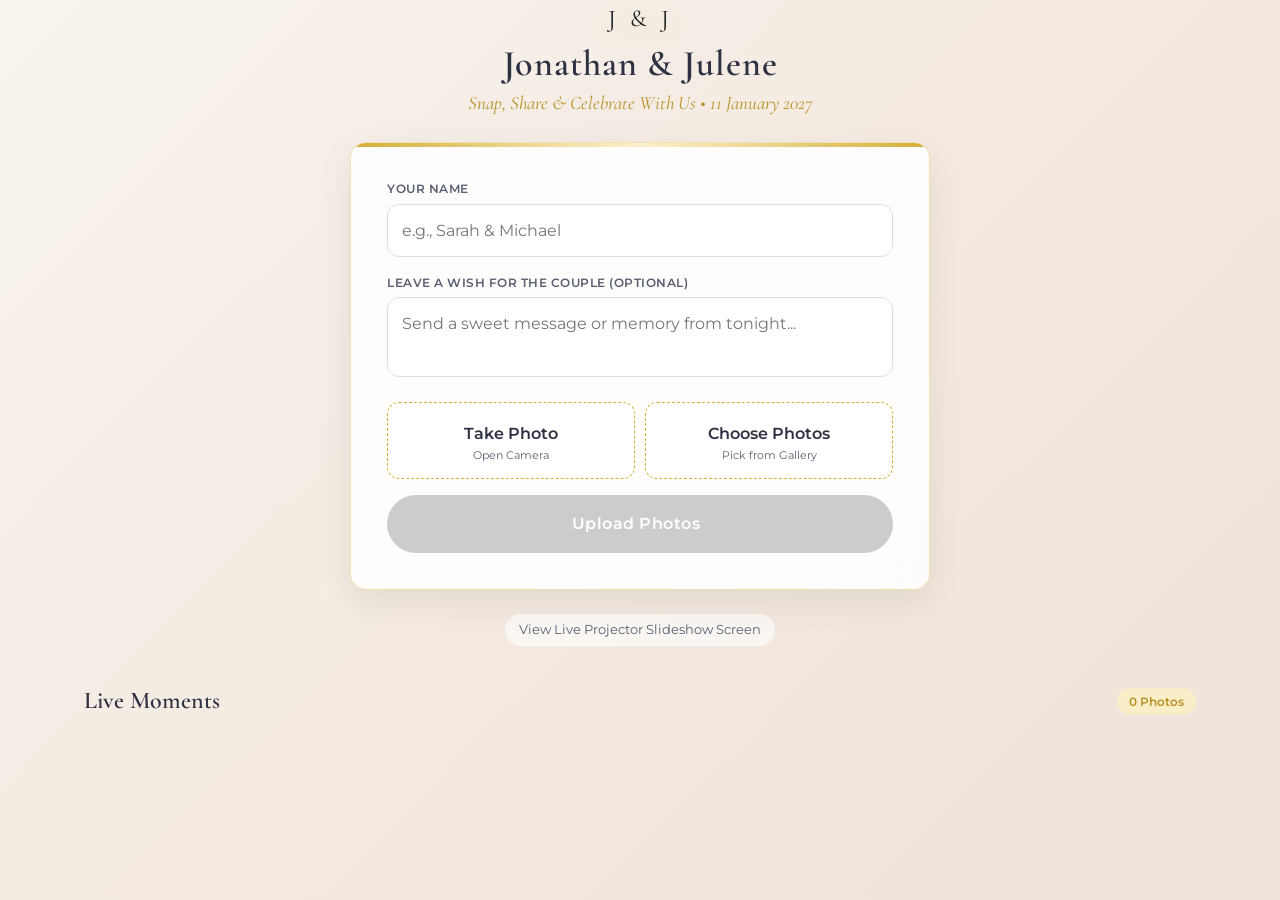
==== commit 2e96b765: "Add responsive-mobile.css with native app feel, Samsung Galaxy focus, and full mobile test suite" ====
--- a/public/index.html
+++ b/public/index.html
@@ -2,7 +2,7 @@
 <html lang="en">
 <head>
   <meta charset="UTF-8">
-  <meta name="viewport" content="width=device-width, initial-scale=1.0, maximum-scale=1.0, user-scalable=no">
+  <meta name="viewport" content="width=device-width, initial-scale=1, viewport-fit=cover">
   <title>Wedding Memories | Upload & Share</title>
   <link rel="preconnect" href="https://fonts.googleapis.com">
   <link rel="preconnect" href="https://fonts.gstatic.com" crossorigin>
@@ -473,7 +473,8 @@
       to { opacity: 1; transform: translateY(0); }
     }
   </style>
-  <!-- Responsive Universal Stylesheet -->
+  <!-- Responsive Mobile & Universal Desktop Stylesheets -->
+  <link rel="stylesheet" href="/responsive-mobile.css">
   <link rel="stylesheet" href="/responsive.css">
 </head>
 <body>
--- a/responsive-mobile.css
+++ b/responsive-mobile.css
@@ -0,0 +1,1187 @@
+/**
+ * ============================================================================
+ * MOBILE-FIRST RESPONSIVE STYLESHEET: responsive-mobile.css
+ * Project: Jonathan & Julene's Wedding Platform
+ * Mobile Architecture: Native App-Like Experience, Samsung Galaxy Focus & iOS Precision
+ * Base Target: 320px Mobile-First with Progressive Breakpoints to 768px Tablet Handoff
+ * ============================================================================
+ *
+ * TABLE OF CONTENTS:
+ *  1. VARIABLES & MOBILE DESIGN TOKENS (:root Custom Properties, Safe Areas)
+ *  2. MOBILE BASE & RESET (Touch-action, tap highlight, 100dvh, iOS auto-zoom prevention)
+ *  3. APP-LIKE BEHAVIOURS (Safe areas, gesture bars, overscroll, keyboard adaptation)
+ *  4. MOBILE LAYOUT & CONTAINERS (Fluid padding, centered wrappers, flexible heights)
+ *  5. MOBILE COMPONENT ADAPTATIONS (Header, Monogram, Hero, Countdown, Story, Timeline,
+ *     Venue Card, RSVP Form, Photo Upload Card, Admin Metrics, Gallery Projector)
+ *  6. SAMSUNG GALAXY & FOLDABLE OPTIMIZATIONS (Z Fold Cover & Inner, Z Flip Flex Mode,
+ *     Forced Dark Mode Protection, 130%-200% Font Scaling Resilience, Edge Panels)
+ *  7. PROGRESSIVE MOBILE BREAKPOINTS:
+ *     - Base : 320px (Smallest Android, iPhone SE 1st Gen)
+ *     - 360px : Samsung Galaxy S22/S23/S24, Galaxy A14/A13/A03, Galaxy S10e
+ *     - 375px : iPhone SE 2/3, iPhone 12/13 Mini
+ *     - 384px : Galaxy S23 Ultra / S24+ Class
+ *     - 390px : iPhone 12/13/14, iPhone 15/16/15 Pro (393px)
+ *     - 412px : Galaxy S20/S21/S24 Ultra, Galaxy A54/A53, Galaxy Z Flip, Pixel 7/8
+ *     - 430px : iPhone 14/15 Plus, 15/16 Pro Max (440px)
+ *     - 480px : Large Phablets & Compact Handhelds
+ *     - 600px : Foldable Inner Displays (Galaxy Z Fold 673px), Small Tablets
+ *     - 768px : Tablet Handoff & Desktop Join
+ *  8. MOBILE LANDSCAPE RULES (@media orientation: landscape and max-height: 500px)
+ *  9. PWA & STANDALONE DISPLAY MODE (@media display-mode: standalone)
+ * 10. ACCESSIBILITY, CONTRAST & MOTION (Reduced motion, color schemes, high contrast)
+ * ============================================================================
+ */
+
+/* ============================================================================
+   1. VARIABLES & MOBILE DESIGN TOKENS
+   ============================================================================ */
+:root {
+  /* Safe Area Insets with Safe Hardware Fallbacks */
+  --sat: env(safe-area-inset-top, 0px);
+  --sar: env(safe-area-inset-right, 0px);
+  --sab: env(safe-area-inset-bottom, 0px);
+  --sal: env(safe-area-inset-left, 0px);
+
+  /* Dynamic Viewport Units for Mobile Browsers (Chrome, Safari, Samsung Internet) */
+  --vh-100: 100vh;
+  --dvh-100: 100dvh;
+  --svh-100: 100svh;
+
+  /* Touch Target Standards (Android Material 48px, Apple HIG 44px) */
+  --min-touch-target: 44px;
+  --samsung-touch-target: 48px;
+
+  /* Fluid Spacing Scale for Small Screens */
+  --mob-space-3xs: clamp(0.2rem, 1vw, 0.35rem);
+  --mob-space-2xs: clamp(0.35rem, 1.5vw, 0.5rem);
+  --mob-space-xs:  clamp(0.5rem, 2vw, 0.75rem);
+  --mob-space-sm:  clamp(0.75rem, 2.5vw, 1rem);
+  --mob-space-md:  clamp(1rem, 3.5vw, 1.5rem);
+  --mob-space-lg:  clamp(1.5rem, 5vw, 2rem);
+  --mob-space-xl:  clamp(2rem, 7vw, 3rem);
+
+  /* Fluid Mobile Typography Scale */
+  --mob-font-hero-names: clamp(2.1rem, 8.5vw, 3.4rem);
+  --mob-font-hero-sub:   clamp(1.05rem, 4vw, 1.35rem);
+  --mob-font-section-h2: clamp(1.6rem, 6vw, 2.25rem);
+  --mob-font-card-h3:    clamp(1.2rem, 4.5vw, 1.5rem);
+  --mob-font-body:       clamp(0.925rem, 3.2vw, 1.05rem);
+  --mob-font-meta:       clamp(0.75rem, 2.6vw, 0.875rem);
+  --mob-font-input:      16px; /* Strict 16px minimum prevents iOS viewport auto-zoom */
+
+  /* Explicit UI Palette for Samsung Forced-Dark Protection */
+  --mob-gold-savannah: #d4a359;
+  --mob-gold-light: #f7edd8;
+  --mob-copper-earth: #c87d55;
+  --mob-bush-green: #243d2c;
+  --mob-bush-green-dark: #16261b;
+  --mob-sandstone-bg: #f9f5ef;
+  --mob-sandstone-card: #ffffff;
+  --mob-charcoal: #1c211e;
+  --mob-text-muted: #5e6660;
+
+  /* App Card Radius & Shadow */
+  --mob-radius: 16px;
+  --mob-radius-sm: 12px;
+  --mob-radius-pill: 9999px;
+  --mob-sheet-shadow: 0 -8px 30px rgba(0, 0, 0, 0.12);
+}
+
+/* ============================================================================
+   2. MOBILE BASE & RESET
+   ============================================================================ */
+*,
+*::before,
+*::after {
+  box-sizing: border-box;
+  -webkit-tap-highlight-color: transparent;
+}
+
+html {
+  font-size: 100%;
+  -webkit-text-size-adjust: 100%;
+  text-size-adjust: 100%;
+  overflow-x: hidden;
+  max-width: 100vw;
+  height: 100%;
+  scroll-behavior: smooth;
+}
+
+body {
+  overflow-x: hidden;
+  max-width: 100vw;
+  width: 100%;
+  min-height: 100vh;
+  min-height: 100dvh;
+  margin: 0;
+  padding: 0;
+  font-size: var(--mob-font-body);
+  line-height: 1.55;
+  touch-action: manipulation;
+  color: var(--mob-charcoal);
+  background-color: var(--mob-sandstone-bg);
+  -webkit-font-smoothing: antialiased;
+  -moz-osx-font-smoothing: grayscale;
+}
+
+/* Prevent auto-zoom on iOS when tapping inputs */
+input,
+textarea,
+select,
+button {
+  font-size: var(--mob-font-input) !important;
+  font-family: inherit;
+  max-width: 100%;
+  touch-action: manipulation;
+}
+
+/* Replaced Media Elements Resilience */
+img,
+svg,
+video,
+canvas {
+  display: block;
+  max-width: 100%;
+  height: auto;
+}
+
+/* UI Chrome selection isolation (allows content selection, protects UI buttons) */
+.nav-brand,
+.nav-links,
+.nav-rsvp-btn,
+.hero-btn,
+.countdown-box,
+.timeline-time,
+.btn-map,
+.submit-rsvp-btn,
+.submit-btn,
+.action-btn,
+.mode-tab-btn,
+.tab-btn,
+.star-badge,
+.badge,
+.ctrl-btn {
+  user-select: none;
+  -webkit-user-select: none;
+  -webkit-touch-callout: none;
+}
+
+/* ============================================================================
+   3. APP-LIKE BEHAVIOURS
+   ============================================================================ */
+/* Top Header with Safe Area Notch & Punch-hole Handling */
+.nav-header {
+  position: fixed;
+  top: 0;
+  left: 0;
+  right: 0;
+  width: 100%;
+  padding-top: max(12px, var(--sat));
+  padding-bottom: 12px;
+  padding-left: max(16px, var(--sal));
+  padding-right: max(16px, var(--sar));
+  background: rgba(249, 245, 239, 0.94);
+  backdrop-filter: blur(14px);
+  -webkit-backdrop-filter: blur(14px);
+  z-index: 1000;
+  display: flex;
+  align-items: center;
+  justify-content: space-between;
+  border-bottom: 1px solid rgba(212, 163, 89, 0.3);
+}
+
+/* Bottom Safe Area Inset Padding on Body and Modals */
+.footer {
+  padding-bottom: max(32px, calc(var(--sab) + 20px));
+  padding-left: max(16px, var(--sal));
+  padding-right: max(16px, var(--sar));
+}
+
+/* Modal and Bottom Sheet Scroll Containment */
+.lightbox,
+.slideshow-modal,
+.pin-modal {
+  min-height: 100vh;
+  min-height: 100dvh;
+  overscroll-behavior-y: contain;
+  padding: max(16px, var(--sat)) max(16px, var(--sar)) max(24px, var(--sab)) max(16px, var(--sal));
+}
+
+/* ============================================================================
+   4. MOBILE LAYOUT & CONTAINERS
+   ============================================================================ */
+.section-wrap {
+  width: 100%;
+  max-width: 100vw;
+  padding-top: var(--mob-space-lg);
+  padding-bottom: var(--mob-space-lg);
+  padding-left: max(16px, calc(var(--sal) + 12px));
+  padding-right: max(16px, calc(var(--sar) + 12px));
+}
+
+.container {
+  width: 100%;
+  max-width: 100vw;
+  padding-left: max(14px, var(--sal));
+  padding-right: max(14px, var(--sar));
+}
+
+/* ============================================================================
+   5. MOBILE COMPONENT ADAPTATIONS
+   ============================================================================ */
+
+/* Navigation Links on Mobile */
+.nav-links {
+  display: flex;
+  gap: var(--mob-space-xs);
+  align-items: center;
+}
+
+.nav-links a {
+  font-size: 13px;
+  font-weight: 600;
+  padding: 6px 8px;
+  min-height: var(--min-touch-target);
+  display: inline-flex;
+  align-items: center;
+}
+
+.nav-rsvp-btn {
+  padding: 8px 14px !important;
+  font-size: 13px !important;
+  min-height: var(--min-touch-target);
+}
+
+/* Hero Section on Tall Modern Phones (19.5:9 / 20:9 Aspect Ratios) */
+.hero {
+  min-height: 92vh;
+  min-height: 92svh;
+  min-height: 92dvh;
+  padding-top: calc(var(--sat) + 76px);
+  padding-bottom: max(36px, calc(var(--sab) + 24px));
+  padding-left: max(16px, var(--sal));
+  padding-right: max(16px, var(--sar));
+  display: flex;
+  flex-direction: column;
+  align-items: center;
+  justify-content: space-around;
+  text-align: center;
+}
+
+.hero-names {
+  font-size: var(--mob-font-hero-names);
+  line-height: 1.08;
+  margin-bottom: var(--mob-space-2xs);
+  word-wrap: break-word;
+  overflow-wrap: anywhere;
+}
+
+.hero-subtitle {
+  font-size: var(--mob-font-hero-sub);
+  margin-bottom: var(--mob-space-sm);
+  padding: 0 8px;
+}
+
+.hero-date-badge {
+  font-size: 12.5px;
+  padding: 8px 14px;
+  margin-bottom: var(--mob-space-md);
+  line-height: 1.4;
+  max-width: 95vw;
+}
+
+/* Countdown Grid on Small Screens */
+.countdown-container {
+  display: grid;
+  grid-template-columns: repeat(4, 1fr);
+  gap: 8px;
+  width: 100%;
+  max-width: 360px;
+  margin-bottom: var(--mob-space-md);
+}
+
+.countdown-box {
+  min-width: 0;
+  padding: 10px 4px;
+  border-radius: var(--mob-radius-sm);
+  text-align: center;
+}
+
+.countdown-number {
+  font-size: clamp(1.4rem, 6vw, 1.85rem);
+  font-weight: 700;
+  line-height: 1.1;
+}
+
+.countdown-label {
+  font-size: 10px;
+  letter-spacing: 0.5px;
+  margin-top: 2px;
+}
+
+.hero-btn {
+  width: 100%;
+  max-width: 320px;
+  min-height: var(--samsung-touch-target);
+  padding: 14px 20px;
+  font-size: 15px;
+  display: inline-flex;
+  align-items: center;
+  justify-content: center;
+  text-align: center;
+}
+
+/* Section Headers */
+.section-header {
+  margin-bottom: var(--mob-space-md);
+}
+
+.section-header h2 {
+  font-size: var(--mob-font-section-h2);
+  line-height: 1.15;
+}
+
+/* Story Card */
+.story-card {
+  padding: var(--mob-space-md) var(--mob-space-sm);
+  border-radius: var(--mob-radius);
+}
+
+.story-card p {
+  font-size: clamp(1.05rem, 4vw, 1.25rem);
+  line-height: 1.7;
+}
+
+/* Schedule Timeline (Single Column Mobile Stream) */
+.timeline {
+  display: flex;
+  flex-direction: column;
+  gap: 14px;
+  width: 100%;
+}
+
+.timeline-item {
+  padding: 20px 16px;
+  border-radius: var(--mob-radius);
+  text-align: left;
+}
+
+.timeline-time {
+  font-size: 12px;
+  padding: 4px 10px;
+  margin-bottom: 6px;
+}
+
+.timeline-title {
+  font-size: var(--mob-font-card-h3);
+  margin-bottom: 4px;
+}
+
+.timeline-desc {
+  font-size: 13.5px;
+  line-height: 1.5;
+}
+
+/* Venue Card Mobile Stack */
+.venue-card {
+  display: flex;
+  flex-direction: column;
+  gap: 20px;
+  padding: 22px 18px;
+  border-radius: var(--mob-radius);
+}
+
+.venue-info h3 {
+  font-size: 1.5rem;
+}
+
+.venue-info p {
+  font-size: 13.5px;
+  line-height: 1.6;
+}
+
+.btn-map {
+  width: 100%;
+  min-height: var(--samsung-touch-target);
+  justify-content: center;
+  padding: 12px 18px;
+  font-size: 14px;
+}
+
+/* RSVP Form Mobile Card */
+.rsvp-section {
+  padding: var(--mob-space-lg) max(14px, var(--sal));
+}
+
+.rsvp-card {
+  padding: 24px 16px;
+  border-radius: var(--mob-radius);
+}
+
+.attending-toggle {
+  display: grid;
+  grid-template-columns: 1fr 1fr;
+  gap: 10px;
+  margin-bottom: 18px;
+}
+
+.toggle-label {
+  padding: 12px 8px;
+  min-height: 52px;
+  font-size: 13px;
+  border-radius: var(--mob-radius-sm);
+  display: flex;
+  align-items: center;
+  justify-content: center;
+  text-align: center;
+}
+
+.form-group {
+  margin-bottom: 16px;
+}
+
+.form-label {
+  font-size: 12px;
+  margin-bottom: 5px;
+}
+
+.form-input,
+.form-select,
+.form-textarea {
+  font-size: 16px !important; /* Prevents mobile browser auto-zoom */
+  padding: 13px 14px;
+  border-radius: var(--mob-radius-sm);
+  min-height: 48px;
+}
+
+.form-textarea {
+  min-height: 80px;
+}
+
+.submit-rsvp-btn {
+  min-height: 52px;
+  padding: 15px;
+  font-size: 16px;
+  border-radius: var(--mob-radius-pill);
+}
+
+/* Info Cards Mobile Stack */
+.info-grid {
+  display: flex;
+  flex-direction: column;
+  gap: 14px;
+}
+
+.info-box {
+  padding: 22px 18px;
+  border-radius: var(--mob-radius);
+  text-align: left;
+}
+
+.info-box h3 {
+  font-size: 1.3rem;
+  margin-bottom: 6px;
+}
+
+.info-box p {
+  font-size: 13.5px;
+}
+
+/* Photo Upload Mobile Suite (index.html) */
+.upload-card {
+  padding: 22px 16px;
+  border-radius: var(--mob-radius);
+}
+
+.button-row {
+  display: grid;
+  grid-template-columns: 1fr 1fr;
+  gap: 10px;
+  margin-bottom: 16px;
+}
+
+.action-btn {
+  padding: 14px 10px;
+  min-height: 64px;
+  border-radius: var(--mob-radius-sm);
+}
+
+.preview-grid {
+  display: grid;
+  grid-template-columns: repeat(3, 1fr);
+  gap: 8px;
+  margin-bottom: 16px;
+}
+
+.preview-item {
+  border-radius: 8px;
+}
+
+.preview-remove {
+  width: 28px;
+  height: 28px;
+  min-width: 28px;
+  min-height: 28px;
+  font-size: 14px;
+}
+
+.submit-btn {
+  min-height: 52px;
+  font-size: 16px;
+  border-radius: var(--mob-radius-pill);
+}
+
+.gallery-grid {
+  display: grid;
+  grid-template-columns: repeat(2, 1fr);
+  gap: 10px;
+}
+
+.gallery-card {
+  border-radius: 12px;
+}
+
+/* Admin Command Center on Mobile (admin.html) */
+.nav-bar {
+  flex-direction: column;
+  align-items: stretch;
+  gap: 12px;
+}
+
+.nav-actions {
+  display: flex;
+  flex-wrap: wrap;
+  gap: 8px;
+}
+
+.nav-btn {
+  flex: 1 1 auto;
+  min-height: var(--min-touch-target);
+  justify-content: center;
+  font-size: 12.5px;
+  padding: 8px 12px;
+}
+
+.section-switcher {
+  flex-direction: column;
+  gap: 8px;
+}
+
+.mode-tab-btn {
+  min-height: var(--samsung-touch-target);
+  font-size: 13.5px;
+  padding: 12px;
+  justify-content: center;
+}
+
+.metrics-grid {
+  display: grid;
+  grid-template-columns: repeat(2, 1fr);
+  gap: 10px;
+}
+
+.metric-card {
+  padding: 14px;
+  border-radius: var(--mob-radius-sm);
+  gap: 10px;
+}
+
+.metric-icon {
+  width: 44px;
+  height: 44px;
+  font-size: 24px;
+}
+
+.metric-data h3 {
+  font-size: 20px;
+}
+
+.action-bar {
+  flex-direction: column;
+  align-items: stretch;
+  gap: 10px;
+}
+
+.action-group-left {
+  flex-direction: column;
+  width: 100%;
+}
+
+.btn-gold,
+.btn-outline,
+.btn-danger-outline {
+  width: 100%;
+  min-height: var(--samsung-touch-target);
+  justify-content: center;
+}
+
+.filter-bar {
+  flex-direction: column;
+  align-items: stretch;
+  gap: 10px;
+}
+
+.search-input {
+  min-width: 100%;
+  min-height: 46px;
+}
+
+.filter-tabs {
+  width: 100%;
+  display: grid;
+  grid-template-columns: repeat(3, 1fr);
+}
+
+.tab-btn {
+  min-height: 38px;
+  text-align: center;
+  padding: 6px 4px;
+}
+
+.rsvp-grid,
+.photo-grid {
+  display: flex;
+  flex-direction: column;
+  gap: 14px;
+}
+
+/* Live Reception Screen on Mobile (gallery.html) */
+.top-bar {
+  flex-direction: column;
+  align-items: stretch;
+  gap: 12px;
+}
+
+.controls {
+  flex-wrap: wrap;
+  gap: 8px;
+}
+
+.controls .badge,
+.controls .ctrl-btn {
+  flex: 1 1 auto;
+  min-height: var(--min-touch-target);
+  display: inline-flex;
+  align-items: center;
+  justify-content: center;
+}
+
+.grid {
+  grid-template-columns: 1fr;
+  gap: 14px;
+}
+
+/* ============================================================================
+   6. SAMSUNG GALAXY & FOLDABLE OPTIMIZATIONS
+   ============================================================================ */
+
+/* Samsung Internet Forced Dark Mode Guard */
+@media (forced-colors: active) {
+  .hero-names,
+  .hero-subtitle,
+  .story-card p,
+  .timeline-title,
+  .form-label {
+    forced-color-adjust: auto;
+  }
+}
+
+/* Samsung Large Display Zoom & Font Scaling (130% to 200% Font Scale) */
+@media (min-resolution: 1dppx) {
+  /* Prevent fixed height cut-offs on text containers */
+  .hero-date-badge,
+  .timeline-item,
+  .story-card,
+  .info-box,
+  .rsvp-card,
+  .metric-card {
+    height: auto !important;
+    min-height: auto;
+    overflow: visible;
+  }
+
+  /* Break long names gracefully */
+  .guest-name,
+  .rsvp-name,
+  .hero-names {
+    word-break: break-word;
+    overflow-wrap: break-word;
+  }
+}
+
+/* Galaxy Z Fold Cover Screen (~344px Narrow Outer Screen) */
+@media screen and (max-width: 350px) {
+  .hero-names {
+    font-size: 2.1rem;
+    letter-spacing: 1px;
+  }
+
+  .countdown-container {
+    grid-template-columns: repeat(2, 1fr);
+    gap: 6px;
+  }
+
+  .attending-toggle {
+    grid-template-columns: 1fr;
+  }
+
+  .button-row {
+    grid-template-columns: 1fr;
+  }
+
+  .gallery-grid {
+    grid-template-columns: 1fr;
+  }
+
+  .metrics-grid {
+    grid-template-columns: 1fr;
+  }
+}
+
+/* Galaxy Z Fold Inner Screen (Unfolded Dual-Pane / Square-ish ~673px) */
+@media screen and (min-width: 600px) and (max-width: 767px) {
+  .venue-card {
+    display: grid;
+    grid-template-columns: 1.2fr 0.8fr;
+    align-items: center;
+  }
+
+  .timeline {
+    display: grid;
+    grid-template-columns: repeat(2, 1fr);
+  }
+
+  .info-grid {
+    display: grid;
+    grid-template-columns: repeat(2, 1fr);
+  }
+
+  .gallery-grid {
+    grid-template-columns: repeat(3, 1fr);
+  }
+
+  .metrics-grid {
+    grid-template-columns: repeat(4, 1fr);
+  }
+
+  .rsvp-grid {
+    display: grid;
+    grid-template-columns: repeat(2, 1fr);
+  }
+}
+
+/* Dual-Screen Fold Spanning (CSS Viewport Segments API) */
+@media (horizontal-viewport-segments: 2) {
+  .venue-card,
+  .attending-toggle {
+    display: grid;
+    grid-template-columns: env(viewport-segment-width 0 0) env(viewport-segment-width 1 0);
+    gap: env(viewport-segment-gap 0 0, 16px);
+  }
+}
+
+/* Galaxy Z Flip Half-Open Flex Mode */
+@media (vertical-viewport-segments: 2) {
+  .hero {
+    min-height: env(viewport-segment-height 0 0);
+    padding-bottom: 20px;
+  }
+
+  .slideshow-modal {
+    display: grid;
+    grid-template-rows: env(viewport-segment-height 0 0) env(viewport-segment-height 0 1);
+  }
+}
+
+/* ============================================================================
+   7. PROGRESSIVE MOBILE BREAKPOINTS
+   ============================================================================ */
+
+/* ----------------------------------------------------------------------------
+   BREAKPOINT: 360px
+   Devices: Samsung Galaxy S22/S23/S24, Galaxy A14/A13/A03, Galaxy S10e
+   ---------------------------------------------------------------------------- */
+@media screen and (min-width: 360px) {
+  .hero-names {
+    font-size: 2.45rem;
+  }
+
+  .countdown-container {
+    grid-template-columns: repeat(4, 1fr);
+  }
+
+  .countdown-box {
+    padding: 10px 6px;
+  }
+}
+
+/* ----------------------------------------------------------------------------
+   BREAKPOINT: 375px
+   Devices: iPhone SE 2/3, iPhone 12/13 Mini, iPhone 8/7/6s
+   ---------------------------------------------------------------------------- */
+@media screen and (min-width: 375px) {
+  .hero-names {
+    font-size: 2.6rem;
+  }
+
+  .section-wrap {
+    padding-left: max(18px, var(--sal));
+    padding-right: max(18px, var(--sar));
+  }
+
+  .countdown-number {
+    font-size: 1.65rem;
+  }
+}
+
+/* ----------------------------------------------------------------------------
+   BREAKPOINT: 384px
+   Devices: Samsung Galaxy S23 Ultra / S24+ Class
+   ---------------------------------------------------------------------------- */
+@media screen and (min-width: 384px) {
+  .hero-names {
+    font-size: 2.75rem;
+  }
+
+  .rsvp-card,
+  .upload-card {
+    padding: 28px 20px;
+  }
+}
+
+/* ----------------------------------------------------------------------------
+   BREAKPOINT: 390px
+   Devices: iPhone 12/13/14, iPhone 15/16/15 Pro (393px), iPhone 16 Pro (402px)
+   ---------------------------------------------------------------------------- */
+@media screen and (min-width: 390px) {
+  .hero-names {
+    font-size: 2.85rem;
+  }
+
+  .hero-subtitle {
+    font-size: 1.25rem;
+  }
+
+  .countdown-box {
+    padding: 12px 8px;
+  }
+}
+
+/* ----------------------------------------------------------------------------
+   BREAKPOINT: 412px
+   Devices: Galaxy S20/S21/S24 Ultra, Galaxy A54/A53, Galaxy Z Flip, Google Pixel 7/8
+   ---------------------------------------------------------------------------- */
+@media screen and (min-width: 412px) {
+  .hero-names {
+    font-size: 3.1rem;
+    letter-spacing: 2px;
+  }
+
+  .countdown-box {
+    padding: 14px 10px;
+  }
+
+  .countdown-number {
+    font-size: 1.85rem;
+  }
+
+  .story-card {
+    padding: 32px 24px;
+  }
+
+  .gallery-grid {
+    gap: 12px;
+  }
+}
+
+/* ----------------------------------------------------------------------------
+   BREAKPOINT: 430px
+   Devices: iPhone 14 Plus, iPhone 15 Plus, iPhone 15 Pro Max, iPhone 16 Pro Max (440px)
+   ---------------------------------------------------------------------------- */
+@media screen and (min-width: 430px) {
+  .hero-names {
+    font-size: 3.25rem;
+  }
+
+  .section-wrap {
+    padding-left: max(22px, var(--sal));
+    padding-right: max(22px, var(--sar));
+  }
+
+  .venue-card {
+    padding: 28px 24px;
+  }
+}
+
+/* ----------------------------------------------------------------------------
+   BREAKPOINT: 480px
+   Devices: Large Phablets & Compact Handhelds
+   ---------------------------------------------------------------------------- */
+@media screen and (min-width: 480px) {
+  .timeline-item {
+    padding: 24px 20px;
+  }
+
+  .metrics-grid {
+    grid-template-columns: repeat(4, 1fr);
+  }
+
+  .action-group-left {
+    flex-direction: row;
+  }
+
+  .btn-gold,
+  .btn-outline,
+  .btn-danger-outline {
+    width: auto;
+  }
+}
+
+/* ----------------------------------------------------------------------------
+   BREAKPOINT: 600px
+   Devices: Galaxy Z Fold Inner Screen (673px), Small Tablets
+   ---------------------------------------------------------------------------- */
+@media screen and (min-width: 600px) {
+  .hero-names {
+    font-size: 3.6rem;
+  }
+
+  .nav-header {
+    padding-left: max(32px, var(--sal));
+    padding-right: max(32px, var(--sar));
+  }
+
+  .gallery-grid {
+    grid-template-columns: repeat(3, 1fr);
+  }
+}
+
+/* ----------------------------------------------------------------------------
+   BREAKPOINT: 768px
+   Devices: Tablet Handoff (Galaxy Tab S9, iPad Mini/Air/Pro) -> Desktop Bridge
+   ---------------------------------------------------------------------------- */
+@media screen and (min-width: 768px) {
+  .timeline {
+    display: grid;
+    grid-template-columns: repeat(3, 1fr);
+    gap: 18px;
+  }
+
+  .venue-card {
+    display: grid;
+    grid-template-columns: 1.15fr 0.85fr;
+    padding: 36px 28px;
+  }
+
+  .info-grid {
+    display: grid;
+    grid-template-columns: repeat(3, 1fr);
+    gap: 20px;
+  }
+
+  .gallery-grid {
+    grid-template-columns: repeat(3, 1fr);
+  }
+
+  .rsvp-grid {
+    grid-template-columns: repeat(2, 1fr);
+  }
+}
+
+/* ============================================================================
+   8. MOBILE LANDSCAPE RULES
+   ============================================================================ */
+@media screen and (orientation: landscape) and (max-height: 500px) {
+  /* Compact Fixed Header in Landscape */
+  .nav-header {
+    padding-top: max(6px, var(--sat));
+    padding-bottom: 6px;
+    padding-left: max(20px, var(--sal));
+    padding-right: max(20px, var(--sar));
+  }
+
+  .nav-brand {
+    font-size: 18px;
+  }
+
+  .nav-links a {
+    font-size: 12px;
+    min-height: 36px;
+  }
+
+  .nav-rsvp-btn {
+    padding: 4px 12px !important;
+    font-size: 12px !important;
+  }
+
+  /* Compact Hero in Landscape Mode */
+  .hero {
+    min-height: 100vh;
+    min-height: 100dvh;
+    padding-top: calc(var(--sat) + 56px);
+    padding-bottom: max(20px, var(--sab));
+    justify-content: center;
+    gap: 8px;
+  }
+
+  .hero-monogram {
+    font-size: 22px !important;
+    margin-bottom: 4px !important;
+  }
+
+  .hero-tag {
+    font-size: 11px;
+    margin-bottom: 4px;
+  }
+
+  .hero-names {
+    font-size: 2.2rem;
+    margin-bottom: 4px;
+  }
+
+  .hero-subtitle {
+    font-size: 1rem;
+    margin-bottom: 8px;
+  }
+
+  .hero-date-badge {
+    font-size: 11px;
+    padding: 4px 14px;
+    margin-bottom: 10px;
+  }
+
+  .countdown-container {
+    max-width: 320px;
+    gap: 6px;
+    margin-bottom: 12px;
+  }
+
+  .countdown-box {
+    padding: 6px 4px;
+  }
+
+  .countdown-number {
+    font-size: 1.3rem;
+  }
+
+  .countdown-label {
+    font-size: 9px;
+  }
+
+  .hero-btn {
+    padding: 10px 24px;
+    font-size: 13.5px;
+    min-height: 42px;
+  }
+
+  /* Side-by-side venue card in landscape */
+  .venue-card {
+    display: grid;
+    grid-template-columns: 1.2fr 0.8fr;
+    padding: 20px;
+    gap: 16px;
+  }
+
+  /* Two-column timeline in landscape */
+  .timeline {
+    display: grid;
+    grid-template-columns: repeat(2, 1fr);
+    gap: 12px;
+  }
+
+  .timeline-item {
+    padding: 16px 14px;
+  }
+
+  /* Compact Lightbox and Modals */
+  .lightbox img,
+  .slideshow-img {
+    max-height: 72vh;
+    max-width: 85vw;
+  }
+
+  .lightbox-close {
+    top: max(10px, var(--sat));
+    right: max(16px, var(--sar));
+    font-size: 28px;
+  }
+}
+
+/* ============================================================================
+   9. PWA & STANDALONE DISPLAY MODE
+   ============================================================================ */
+@media (display-mode: standalone) {
+  body {
+    user-select: none;
+    -webkit-user-select: none;
+  }
+
+  .story-card p,
+  .timeline-desc,
+  .venue-info p,
+  .info-box p {
+    user-select: text;
+    -webkit-user-select: text;
+  }
+
+  .nav-header {
+    padding-top: max(16px, var(--sat));
+  }
+}
+
+/* ============================================================================
+   10. ACCESSIBILITY, CONTRAST & MOTION
+   ============================================================================ */
+/* Active Touch Feedback for Touch Screens */
+@media (hover: none) and (pointer: coarse) {
+  .nav-rsvp-btn:active,
+  .hero-btn:active,
+  .btn-map:active,
+  .submit-rsvp-btn:active,
+  .submit-btn:active,
+  .btn-gold:active,
+  .action-btn:active {
+    transform: scale(0.97);
+    opacity: 0.92;
+    transition: transform 0.1s ease, opacity 0.1s ease;
+  }
+
+  .timeline-item:active,
+  .info-box:active,
+  .gallery-card:active {
+    transform: scale(0.985);
+    transition: transform 0.12s ease;
+  }
+}
+
+/* Reduced Motion Preference */
+@media (prefers-reduced-motion: reduce) {
+  *,
+  *::before,
+  *::after {
+    animation-duration: 0.01ms !important;
+    animation-iteration-count: 1 !important;
+    transition-duration: 0.01ms !important;
+    scroll-behavior: auto !important;
+  }
+}
+
+/* High Contrast Preference */
+@media (prefers-contrast: more) {
+  .story-card,
+  .timeline-item,
+  .venue-card,
+  .rsvp-card,
+  .info-box,
+  .upload-card,
+  .metric-card {
+    border-width: 2px !important;
+    border-color: var(--mob-bush-green) !important;
+  }
+
+  .timeline-time,
+  .hero-tag,
+  .form-label {
+    font-weight: 800 !important;
+  }
+}
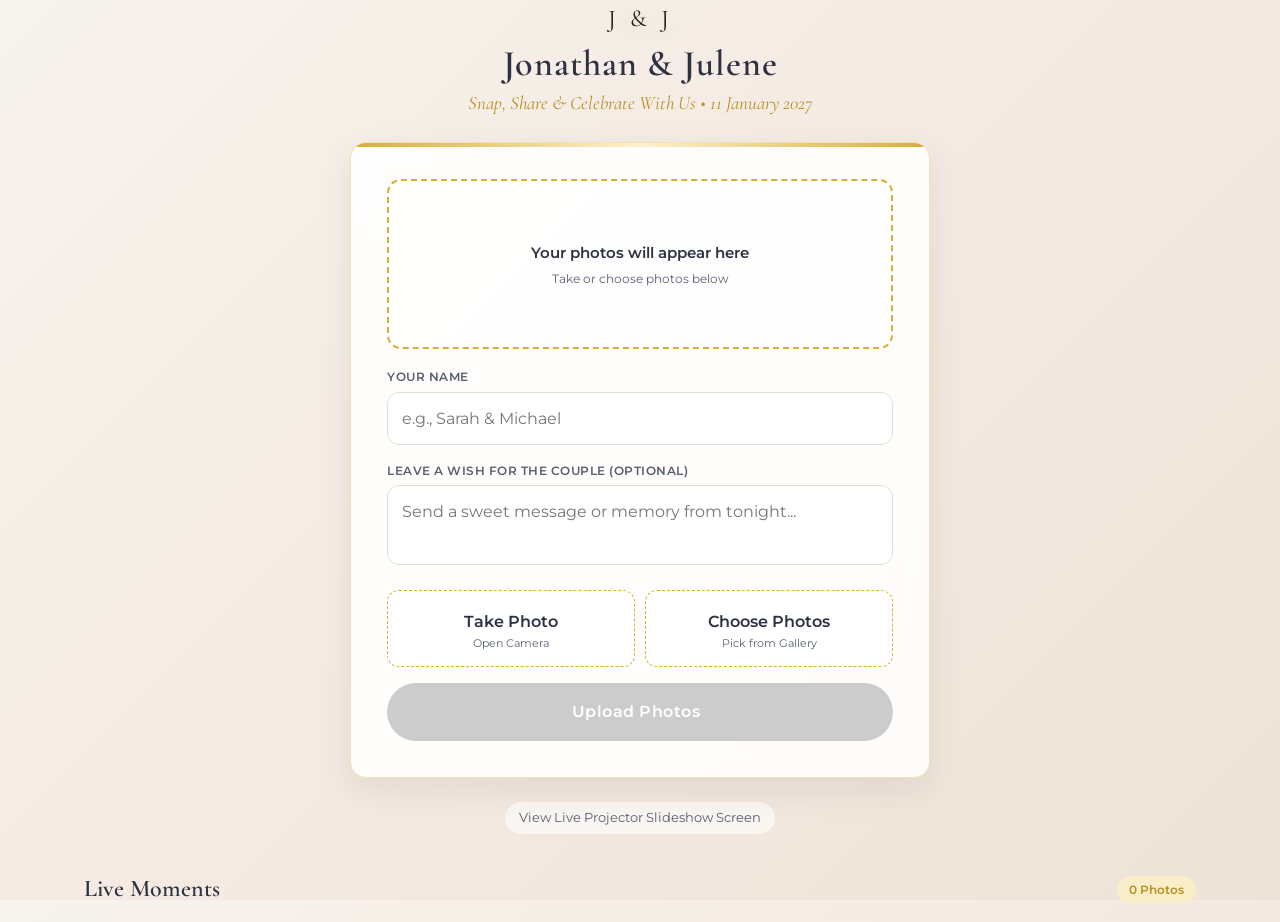
==== commit d508b2a2: "Upload page: fluid-scaling form text, photo placeholder moved to top of card" ====
--- a/public/index.html
+++ b/public/index.html
@@ -9,6 +9,8 @@
   <link href="https://fonts.googleapis.com/css2?family=Cormorant+Garamond:ital,wght@0,400;0,600;1,400;1,600&family=Montserrat:wght@300;400;500;600;700&display=swap" rel="stylesheet">
   <!-- Canvas Confetti for celebratory upload effects -->
   <script src="https://cdn.jsdelivr.net/npm/canvas-confetti@1.9.3/dist/confetti.browser.min.js"></script>
+  <!-- Cloudflare Turnstile bot verification -->
+  <script src="https://challenges.cloudflare.com/turnstile/v0/api.js" async defer></script>
   <style>
     :root {
       --gold-main: #d4af37;
@@ -107,7 +109,7 @@
 
     .form-label {
       display: block;
-      font-size: 13px;
+      font-size: clamp(10px, 3.2vw, 13px);
       font-weight: 600;
       color: var(--charcoal-light);
       margin-bottom: 6px;
@@ -121,9 +123,10 @@
       border: 1.5px solid #e2ded7;
       border-radius: 12px;
       padding: 12px 14px;
-      font-size: 15px;
+      font-size: clamp(13px, 3.8vw, 15px);
       font-family: inherit;
       color: var(--charcoal);
+      min-width: 0;
       transition: all 0.2s ease;
     }
 
@@ -137,6 +140,26 @@
       resize: none;
       height: 68px;
     }
+
+    /* Photo placeholder (top of card) */
+    .preview-empty {
+      display: flex;
+      flex-direction: column;
+      align-items: center;
+      justify-content: center;
+      gap: 4px;
+      width: 100%;
+      min-height: clamp(110px, 28vw, 170px);
+      margin-bottom: 18px;
+      padding: 12px;
+      text-align: center;
+      border: 2px dashed var(--gold-main);
+      border-radius: 14px;
+      background: rgba(255, 255, 255, 0.6);
+      color: var(--charcoal-light);
+    }
+    .preview-empty-title { font-size: clamp(12px, 3.6vw, 15px); font-weight: 600; color: var(--charcoal); }
+    .preview-empty-sub { font-size: clamp(10px, 3vw, 12px); }
 
     /* Action Buttons Row */
     .button-row {
@@ -489,6 +512,13 @@
 
     <!-- Upload Card -->
     <div class="upload-card">
+      <!-- Selected photos: placeholder shown until photos are chosen -->
+      <div id="previewEmpty" class="preview-empty">
+        <span class="preview-empty-title">Your photos will appear here</span>
+        <span class="preview-empty-sub">Take or choose photos below</span>
+      </div>
+      <div id="previewContainer" class="preview-grid" style="display: none;"></div>
+
       <div class="form-group">
         <label class="form-label" for="guestName">Your Name</label>
         <input type="text" id="guestName" class="form-input" placeholder="e.g., Sarah & Michael" maxlength="50">
@@ -515,8 +545,8 @@
         </div>
       </div>
 
-      <!-- Selected Photos Previews -->
-      <div id="previewContainer" class="preview-grid" style="display: none;"></div>
+      <!-- Cloudflare Turnstile bot verification -->
+      <div class="cf-turnstile" data-sitekey="0x4AAAAAAFTDcWb8GFAkCNHZ" data-theme="dark" style="margin:14px 0;"></div>
 
       <!-- Submit Button -->
       <button id="uploadBtn" class="submit-btn" disabled onclick="handleUpload()">
@@ -567,6 +597,7 @@
     const guestNameInput = document.getElementById('guestName');
     const guestWishInput = document.getElementById('guestWish');
     const previewContainer = document.getElementById('previewContainer');
+    const previewEmpty = document.getElementById('previewEmpty');
     const uploadBtn = document.getElementById('uploadBtn');
     const selectedCountBadge = document.getElementById('selectedCountBadge');
     const progressContainer = document.getElementById('progressContainer');
@@ -608,6 +639,7 @@
       previewContainer.innerHTML = '';
       if (selectedFiles.length === 0) {
         previewContainer.style.display = 'none';
+        previewEmpty.style.display = 'flex';
         uploadBtn.disabled = true;
         uploadBtn.querySelector('span').innerText = 'Upload Photos';
         selectedCountBadge.innerText = '';
@@ -615,6 +647,7 @@
       }
 
       previewContainer.style.display = 'grid';
+      previewEmpty.style.display = 'none';
       uploadBtn.disabled = false;
       uploadBtn.querySelector('span').innerText = `Upload ${selectedFiles.length} Photo${selectedFiles.length > 1 ? 's' : ''}`;
 
@@ -690,6 +723,12 @@
     async function handleUpload() {
       if (selectedFiles.length === 0) return;
 
+      const turnstileToken = (typeof turnstile !== 'undefined') ? turnstile.getResponse() : '';
+      if (!turnstileToken) {
+        alert('Please complete the verification challenge before uploading.');
+        return;
+      }
+
       const guestName = guestNameInput.value.trim() || 'Anonymous Guest';
       const wish = guestWishInput.value.trim();
 
@@ -717,6 +756,7 @@
         formData.append('guest_name', guestName);
         formData.append('wish', (i === 0) ? wish : ''); // Attach wish to first photo
         formData.append('photos', file, file.name);
+        formData.append('cf_turnstile_token', turnstileToken);
 
         try {
           const res = await fetch('/api/upload', {
@@ -767,6 +807,8 @@
         showAlert('Upload failed. Please check your connection and try again.', 'error');
         uploadBtn.disabled = false;
       }
+
+      if (typeof turnstile !== 'undefined') turnstile.reset();
     }
 
     // Register Service Worker for Push Notifications
